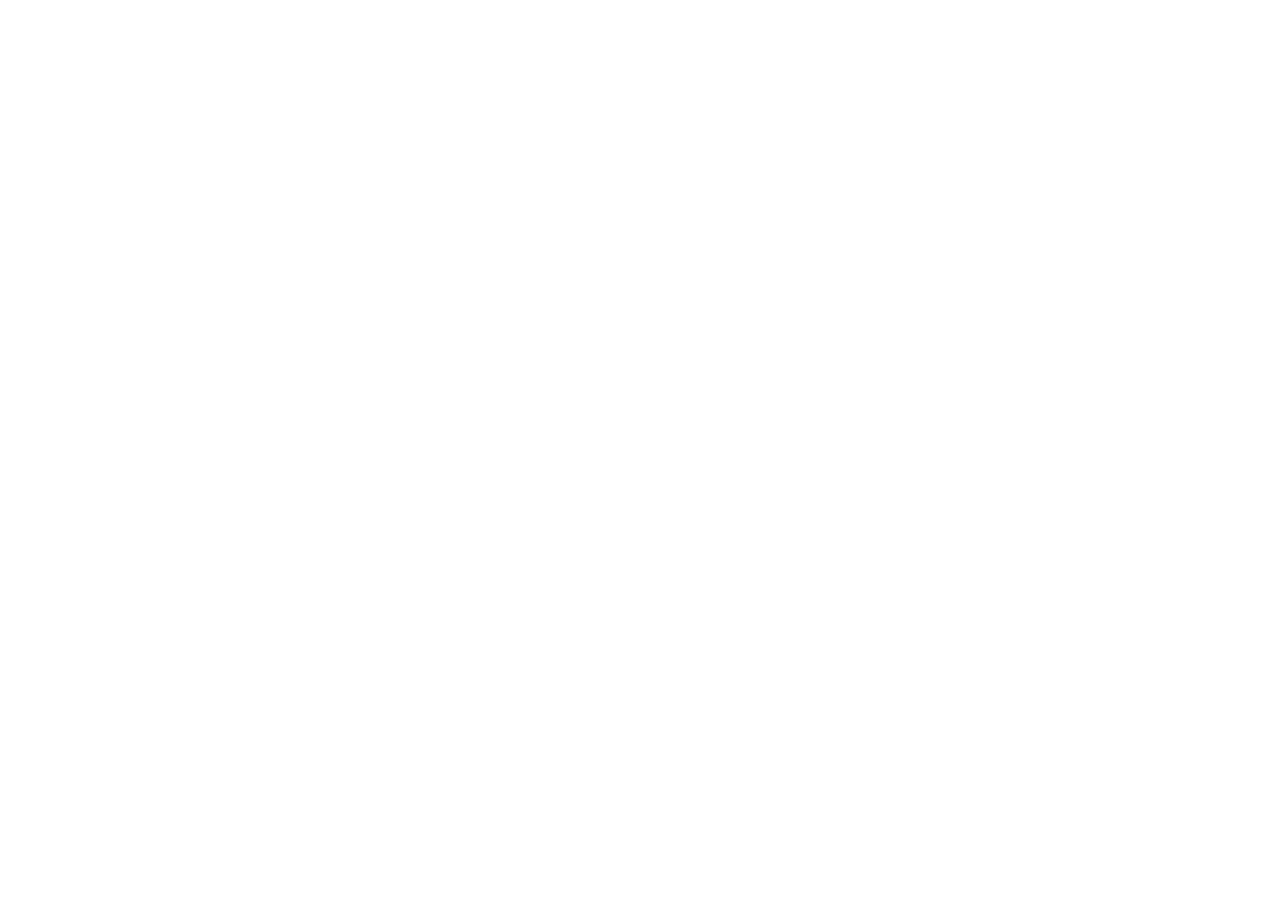
==== index.html @ 0737e5d2 "init project" ====
<!DOCTYPE html>
<html lang="en">
<head>
    <meta charset="UTF-8">
    <meta http-equiv="X-UA-Compatible" content="IE=edge">
    <meta name="viewport" content="width=device-width, initial-scale=1.0">
    <title>Document</title>
</head>
<body>
    
</body>
</html>
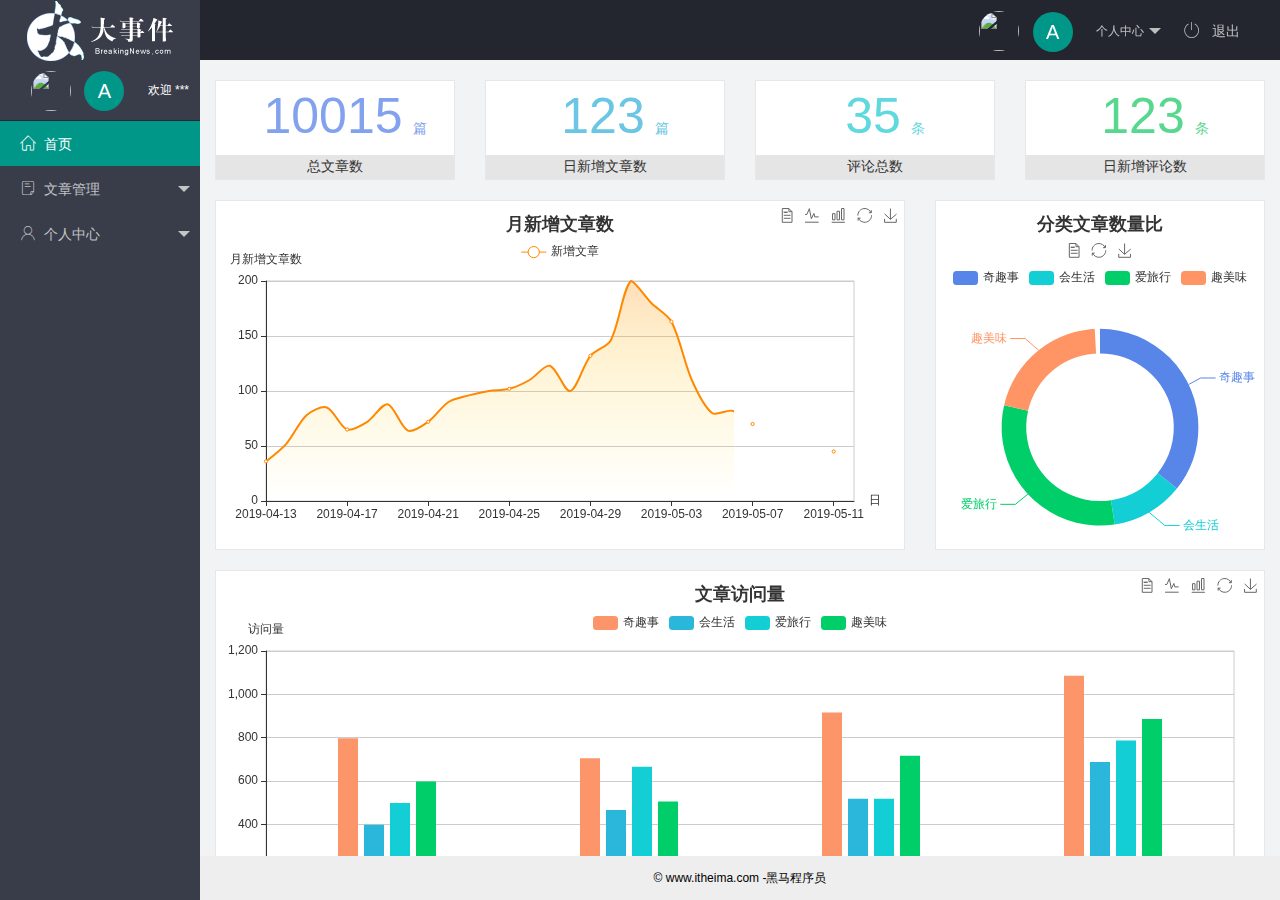
==== commit 29e2220f: "完成了主页功能的开发" ====
--- a/index.html
+++ b/index.html
@@ -1,12 +1,111 @@
 <!DOCTYPE html>
 <html lang="en">
+
 <head>
     <meta charset="UTF-8">
     <meta http-equiv="X-UA-Compatible" content="IE=edge">
     <meta name="viewport" content="width=device-width, initial-scale=1.0">
-    <title>Document</title>
+    <title>大事件首页</title>
+    <link rel="stylesheet" href="./assets/lib/layui/css/layui.css">
+    <link rel="stylesheet" href="./assets/fonts/iconfont.css">
+    <link rel="stylesheet" href="./assets/css/index.css">
 </head>
+
 <body>
-    
+    <div class="layui-layout layui-layout-admin">
+        <div class="layui-header">
+            <div class="layui-logo layui-hide-xs layui-bg-black">
+                <img src="./assets/images/logo.png" alt="">
+            </div>
+            <!-- 头部区域（可配合layui 已有的水平导航） -->
+            <ul class="layui-nav layui-layout-right">
+                <li class="layui-nav-item layui-hide layui-show-md-inline-block">
+                    <a href="javascript:;" class="userInfo">
+                        <img src="//tva1.sinaimg.cn/crop.0.0.118.118.180/5db11ff4gw1e77d3nqrv8j203b03cweg.jpg"
+                            class="layui-nav-img">
+                        <span class="text-avatar">A</span>
+                        个人中心
+                    </a>
+                    <dl class="layui-nav-child">
+                        <dd><a href="">基本资料</a></dd>
+                        <dd><a href="">更换头像</a></dd>
+                        <dd><a href="">重置密码</a></dd>
+                    </dl>
+                </li>
+                <li class="layui-nav-item" lay-header-event="menuRight" lay-unselect>
+                    <a href="javascript:;" id="btnLogout">
+                        <span class="iconfont icon-tuichu"></span>
+                        退出
+                    </a>
+                </li>
+            </ul>
+        </div>
+
+        <div class="layui-side layui-bg-black">
+            <div class="layui-side-scroll">
+                <!-- 头像区域 -->
+                <div class="userInfo">
+                    <img src="//tva1.sinaimg.cn/crop.0.0.118.118.180/5db11ff4gw1e77d3nqrv8j203b03cweg.jpg"
+                        class="layui-nav-img">
+                    <span class="text-avatar">A</span>
+                    <span id="welcome">欢迎 ***</span>
+                </div>
+
+                <!-- 左侧导航区域（可配合layui已有的垂直导航） -->
+                <ul class="layui-nav layui-nav-tree" lay-filter="test" lay-shrink="all">
+                    <li class="layui-nav-item layui-this">
+                        <a href="./home/dashboard.html" target="fm"><span class="iconfont icon-home"></span>首页</a>
+                    </li>
+                    <li class="layui-nav-item">
+                        <a class="" href="javascript:;"><span class="iconfont icon-16"></span>文章管理</a>
+                        <dl class="layui-nav-child">
+                            <dd>
+                                <a href="javascript:;"><i class="layui-icon layui-icon-template"></i>文章类别</a>
+                            </dd>
+                            <dd>
+                                <a href="javascript:;"><i class="layui-icon layui-icon-file"></i>文章列表</a>
+                            </dd>
+                            <dd>
+                                <a href="javascript:;"><i class="layui-icon layui-icon-release"></i>发表文章</a>
+                            </dd>
+                        </dl>
+                    </li>
+                    <li class="layui-nav-item">
+                        <a href="javascript:;"><span class="iconfont icon-user"></span>个人中心</a>
+                        <dl class="layui-nav-child">
+                            <dd>
+                                <a href="javascript:;"><i class="layui-icon layui-icon-console"></i>基本资料</a>
+                            </dd>
+                            <dd>
+                                <a href="javascript:;"><i class="layui-icon layui-icon-flag"></i>更换头像</a>
+                            </dd>
+                            <dd>
+                                <a href="javascript:;"><i class="layui-icon layui-icon-survey"></i>重置密码</a>
+                            </dd>
+                        </dl>
+                    </li>
+
+                </ul>
+            </div>
+        </div>
+
+        <div class="layui-body">
+            <!-- 内容主体区域 -->
+            <iframe src="./home/dashboard.html" name="fm" frameborder="0"></iframe>
+        </div>
+
+        <div class="layui-footer">
+            <!-- 底部固定区域 -->
+            © www.itheima.com -黑马程序员
+        </div>
+    </div>
+
+    <!-- 导入 layui 的 JS 文件 -->
+    <script src="./assets/lib/layui/layui.all.js"></script>
+    <!-- 导入 jQuery -->
+    <script src="./assets/lib/jquery.js"></script>
+    <script src="./assets/js/baseAPI.js"></script>
+    <script src="./assets/js/index.js"></script>
 </body>
+
 </html>--- a/assets/lib/layui/css/layui.css
+++ b/assets/lib/layui/css/layui.css
@@ -0,0 +1,2 @@
+/** layui-v2.5.5 MIT License By https://www.layui.com */
+ .layui-inline,img{display:inline-block;vertical-align:middle}h1,h2,h3,h4,h5,h6{font-weight:400}.layui-edge,.layui-header,.layui-inline,.layui-main{position:relative}.layui-body,.layui-edge,.layui-elip{overflow:hidden}.layui-btn,.layui-edge,.layui-inline,img{vertical-align:middle}.layui-btn,.layui-disabled,.layui-icon,.layui-unselect{-moz-user-select:none;-webkit-user-select:none;-ms-user-select:none}.layui-elip,.layui-form-checkbox span,.layui-form-pane .layui-form-label{text-overflow:ellipsis;white-space:nowrap}.layui-breadcrumb,.layui-tree-btnGroup{visibility:hidden}blockquote,body,button,dd,div,dl,dt,form,h1,h2,h3,h4,h5,h6,input,li,ol,p,pre,td,textarea,th,ul{margin:0;padding:0;-webkit-tap-highlight-color:rgba(0,0,0,0)}a:active,a:hover{outline:0}img{border:none}li{list-style:none}table{border-collapse:collapse;border-spacing:0}h4,h5,h6{font-size:100%}button,input,optgroup,option,select,textarea{font-family:inherit;font-size:inherit;font-style:inherit;font-weight:inherit;outline:0}pre{white-space:pre-wrap;white-space:-moz-pre-wrap;white-space:-pre-wrap;white-space:-o-pre-wrap;word-wrap:break-word}body{line-height:24px;font:14px Helvetica Neue,Helvetica,PingFang SC,Tahoma,Arial,sans-serif}hr{height:1px;margin:10px 0;border:0;clear:both}a{color:#333;text-decoration:none}a:hover{color:#777}a cite{font-style:normal;*cursor:pointer}.layui-border-box,.layui-border-box *{box-sizing:border-box}.layui-box,.layui-box *{box-sizing:content-box}.layui-clear{clear:both;*zoom:1}.layui-clear:after{content:'\20';clear:both;*zoom:1;display:block;height:0}.layui-inline{*display:inline;*zoom:1}.layui-edge{display:inline-block;width:0;height:0;border-width:6px;border-style:dashed;border-color:transparent}.layui-edge-top{top:-4px;border-bottom-color:#999;border-bottom-style:solid}.layui-edge-right{border-left-color:#999;border-left-style:solid}.layui-edge-bottom{top:2px;border-top-color:#999;border-top-style:solid}.layui-edge-left{border-right-color:#999;border-right-style:solid}.layui-disabled,.layui-disabled:hover{color:#d2d2d2!important;cursor:not-allowed!important}.layui-circle{border-radius:100%}.layui-show{display:block!important}.layui-hide{display:none!important}@font-face{font-family:layui-icon;src:url(../font/iconfont.eot?v=250);src:url(../font/iconfont.eot?v=250#iefix) format('embedded-opentype'),url(../font/iconfont.woff2?v=250) format('woff2'),url(../font/iconfont.woff?v=250) format('woff'),url(../font/iconfont.ttf?v=250) format('truetype'),url(../font/iconfont.svg?v=250#layui-icon) format('svg')}.layui-icon{font-family:layui-icon!important;font-size:16px;font-style:normal;-webkit-font-smoothing:antialiased;-moz-osx-font-smoothing:grayscale}.layui-icon-reply-fill:before{content:"\e611"}.layui-icon-set-fill:before{content:"\e614"}.layui-icon-menu-fill:before{content:"\e60f"}.layui-icon-search:before{content:"\e615"}.layui-icon-share:before{content:"\e641"}.layui-icon-set-sm:before{content:"\e620"}.layui-icon-engine:before{content:"\e628"}.layui-icon-close:before{content:"\1006"}.layui-icon-close-fill:before{content:"\1007"}.layui-icon-chart-screen:before{content:"\e629"}.layui-icon-star:before{content:"\e600"}.layui-icon-circle-dot:before{content:"\e617"}.layui-icon-chat:before{content:"\e606"}.layui-icon-release:before{content:"\e609"}.layui-icon-list:before{content:"\e60a"}.layui-icon-chart:before{content:"\e62c"}.layui-icon-ok-circle:before{content:"\1005"}.layui-icon-layim-theme:before{content:"\e61b"}.layui-icon-table:before{content:"\e62d"}.layui-icon-right:before{content:"\e602"}.layui-icon-left:before{content:"\e603"}.layui-icon-cart-simple:before{content:"\e698"}.layui-icon-face-cry:before{content:"\e69c"}.layui-icon-face-smile:before{content:"\e6af"}.layui-icon-survey:before{content:"\e6b2"}.layui-icon-tree:before{content:"\e62e"}.layui-icon-upload-circle:before{content:"\e62f"}.layui-icon-add-circle:before{content:"\e61f"}.layui-icon-download-circle:before{content:"\e601"}.layui-icon-templeate-1:before{content:"\e630"}.layui-icon-util:before{content:"\e631"}.layui-icon-face-surprised:before{content:"\e664"}.layui-icon-edit:before{content:"\e642"}.layui-icon-speaker:before{content:"\e645"}.layui-icon-down:before{content:"\e61a"}.layui-icon-file:before{content:"\e621"}.layui-icon-layouts:before{content:"\e632"}.layui-icon-rate-half:before{content:"\e6c9"}.layui-icon-add-circle-fine:before{content:"\e608"}.layui-icon-prev-circle:before{content:"\e633"}.layui-icon-read:before{content:"\e705"}.layui-icon-404:before{content:"\e61c"}.layui-icon-carousel:before{content:"\e634"}.layui-icon-help:before{content:"\e607"}.layui-icon-code-circle:before{content:"\e635"}.layui-icon-water:before{content:"\e636"}.layui-icon-username:before{content:"\e66f"}.layui-icon-find-fill:before{content:"\e670"}.layui-icon-about:before{content:"\e60b"}.layui-icon-location:before{content:"\e715"}.layui-icon-up:before{content:"\e619"}.layui-icon-pause:before{content:"\e651"}.layui-icon-date:before{content:"\e637"}.layui-icon-layim-uploadfile:before{content:"\e61d"}.layui-icon-delete:before{content:"\e640"}.layui-icon-play:before{content:"\e652"}.layui-icon-top:before{content:"\e604"}.layui-icon-friends:before{content:"\e612"}.layui-icon-refresh-3:before{content:"\e9aa"}.layui-icon-ok:before{content:"\e605"}.layui-icon-layer:before{content:"\e638"}.layui-icon-face-smile-fine:before{content:"\e60c"}.layui-icon-dollar:before{content:"\e659"}.layui-icon-group:before{content:"\e613"}.layui-icon-layim-download:before{content:"\e61e"}.layui-icon-picture-fine:before{content:"\e60d"}.layui-icon-link:before{content:"\e64c"}.layui-icon-diamond:before{content:"\e735"}.layui-icon-log:before{content:"\e60e"}.layui-icon-rate-solid:before{content:"\e67a"}.layui-icon-fonts-del:before{content:"\e64f"}.layui-icon-unlink:before{content:"\e64d"}.layui-icon-fonts-clear:before{content:"\e639"}.layui-icon-triangle-r:before{content:"\e623"}.layui-icon-circle:before{content:"\e63f"}.layui-icon-radio:before{content:"\e643"}.layui-icon-align-center:before{content:"\e647"}.layui-icon-align-right:before{content:"\e648"}.layui-icon-align-left:before{content:"\e649"}.layui-icon-loading-1:before{content:"\e63e"}.layui-icon-return:before{content:"\e65c"}.layui-icon-fonts-strong:before{content:"\e62b"}.layui-icon-upload:before{content:"\e67c"}.layui-icon-dialogue:before{content:"\e63a"}.layui-icon-video:before{content:"\e6ed"}.layui-icon-headset:before{content:"\e6fc"}.layui-icon-cellphone-fine:before{content:"\e63b"}.layui-icon-add-1:before{content:"\e654"}.layui-icon-face-smile-b:before{content:"\e650"}.layui-icon-fonts-html:before{content:"\e64b"}.layui-icon-form:before{content:"\e63c"}.layui-icon-cart:before{content:"\e657"}.layui-icon-camera-fill:before{content:"\e65d"}.layui-icon-tabs:before{content:"\e62a"}.layui-icon-fonts-code:before{content:"\e64e"}.layui-icon-fire:before{content:"\e756"}.layui-icon-set:before{content:"\e716"}.layui-icon-fonts-u:before{content:"\e646"}.layui-icon-triangle-d:before{content:"\e625"}.layui-icon-tips:before{content:"\e702"}.layui-icon-picture:before{content:"\e64a"}.layui-icon-more-vertical:before{content:"\e671"}.layui-icon-flag:before{content:"\e66c"}.layui-icon-loading:before{content:"\e63d"}.layui-icon-fonts-i:before{content:"\e644"}.layui-icon-refresh-1:before{content:"\e666"}.layui-icon-rmb:before{content:"\e65e"}.layui-icon-home:before{content:"\e68e"}.layui-icon-user:before{content:"\e770"}.layui-icon-notice:before{content:"\e667"}.layui-icon-login-weibo:before{content:"\e675"}.layui-icon-voice:before{content:"\e688"}.layui-icon-upload-drag:before{content:"\e681"}.layui-icon-login-qq:before{content:"\e676"}.layui-icon-snowflake:before{content:"\e6b1"}.layui-icon-file-b:before{content:"\e655"}.layui-icon-template:before{content:"\e663"}.layui-icon-auz:before{content:"\e672"}.layui-icon-console:before{content:"\e665"}.layui-icon-app:before{content:"\e653"}.layui-icon-prev:before{content:"\e65a"}.layui-icon-website:before{content:"\e7ae"}.layui-icon-next:before{content:"\e65b"}.layui-icon-component:before{content:"\e857"}.layui-icon-more:before{content:"\e65f"}.layui-icon-login-wechat:before{content:"\e677"}.layui-icon-shrink-right:before{content:"\e668"}.layui-icon-spread-left:before{content:"\e66b"}.layui-icon-camera:before{content:"\e660"}.layui-icon-note:before{content:"\e66e"}.layui-icon-refresh:before{content:"\e669"}.layui-icon-female:before{content:"\e661"}.layui-icon-male:before{content:"\e662"}.layui-icon-password:before{content:"\e673"}.layui-icon-senior:before{content:"\e674"}.layui-icon-theme:before{content:"\e66a"}.layui-icon-tread:before{content:"\e6c5"}.layui-icon-praise:before{content:"\e6c6"}.layui-icon-star-fill:before{content:"\e658"}.layui-icon-rate:before{content:"\e67b"}.layui-icon-template-1:before{content:"\e656"}.layui-icon-vercode:before{content:"\e679"}.layui-icon-cellphone:before{content:"\e678"}.layui-icon-screen-full:before{content:"\e622"}.layui-icon-screen-restore:before{content:"\e758"}.layui-icon-cols:before{content:"\e610"}.layui-icon-export:before{content:"\e67d"}.layui-icon-print:before{content:"\e66d"}.layui-icon-slider:before{content:"\e714"}.layui-icon-addition:before{content:"\e624"}.layui-icon-subtraction:before{content:"\e67e"}.layui-icon-service:before{content:"\e626"}.layui-icon-transfer:before{content:"\e691"}.layui-main{width:1140px;margin:0 auto}.layui-header{z-index:1000;height:60px}.layui-header a:hover{transition:all .5s;-webkit-transition:all .5s}.layui-side{position:fixed;left:0;top:0;bottom:0;z-index:999;width:200px;overflow-x:hidden}.layui-side-scroll{position:relative;width:220px;height:100%;overflow-x:hidden}.layui-body{position:absolute;left:200px;right:0;top:0;bottom:0;z-index:998;width:auto;overflow-y:auto;box-sizing:border-box}.layui-layout-body{overflow:hidden}.layui-layout-admin .layui-header{background-color:#23262E}.layui-layout-admin .layui-side{top:60px;width:200px;overflow-x:hidden}.layui-layout-admin .layui-body{position:fixed;top:60px;bottom:44px}.layui-layout-admin .layui-main{width:auto;margin:0 15px}.layui-layout-admin .layui-footer{position:fixed;left:200px;right:0;bottom:0;height:44px;line-height:44px;padding:0 15px;background-color:#eee}.layui-layout-admin .layui-logo{position:absolute;left:0;top:0;width:200px;height:100%;line-height:60px;text-align:center;color:#009688;font-size:16px}.layui-layout-admin .layui-header .layui-nav{background:0 0}.layui-layout-left{position:absolute!important;left:200px;top:0}.layui-layout-right{position:absolute!important;right:0;top:0}.layui-container{position:relative;margin:0 auto;padding:0 15px;box-sizing:border-box}.layui-fluid{position:relative;margin:0 auto;padding:0 15px}.layui-row:after,.layui-row:before{content:'';display:block;clear:both}.layui-col-lg1,.layui-col-lg10,.layui-col-lg11,.layui-col-lg12,.layui-col-lg2,.layui-col-lg3,.layui-col-lg4,.layui-col-lg5,.layui-col-lg6,.layui-col-lg7,.layui-col-lg8,.layui-col-lg9,.layui-col-md1,.layui-col-md10,.layui-col-md11,.layui-col-md12,.layui-col-md2,.layui-col-md3,.layui-col-md4,.layui-col-md5,.layui-col-md6,.layui-col-md7,.layui-col-md8,.layui-col-md9,.layui-col-sm1,.layui-col-sm10,.layui-col-sm11,.layui-col-sm12,.layui-col-sm2,.layui-col-sm3,.layui-col-sm4,.layui-col-sm5,.layui-col-sm6,.layui-col-sm7,.layui-col-sm8,.layui-col-sm9,.layui-col-xs1,.layui-col-xs10,.layui-col-xs11,.layui-col-xs12,.layui-col-xs2,.layui-col-xs3,.layui-col-xs4,.layui-col-xs5,.layui-col-xs6,.layui-col-xs7,.layui-col-xs8,.layui-col-xs9{position:relative;display:block;box-sizing:border-box}.layui-col-xs1,.layui-col-xs10,.layui-col-xs11,.layui-col-xs12,.layui-col-xs2,.layui-col-xs3,.layui-col-xs4,.layui-col-xs5,.layui-col-xs6,.layui-col-xs7,.layui-col-xs8,.layui-col-xs9{float:left}.layui-col-xs1{width:8.33333333%}.layui-col-xs2{width:16.66666667%}.layui-col-xs3{width:25%}.layui-col-xs4{width:33.33333333%}.layui-col-xs5{width:41.66666667%}.layui-col-xs6{width:50%}.layui-col-xs7{width:58.33333333%}.layui-col-xs8{width:66.66666667%}.layui-col-xs9{width:75%}.layui-col-xs10{width:83.33333333%}.layui-col-xs11{width:91.66666667%}.layui-col-xs12{width:100%}.layui-col-xs-offset1{margin-left:8.33333333%}.layui-col-xs-offset2{margin-left:16.66666667%}.layui-col-xs-offset3{margin-left:25%}.layui-col-xs-offset4{margin-left:33.33333333%}.layui-col-xs-offset5{margin-left:41.66666667%}.layui-col-xs-offset6{margin-left:50%}.layui-col-xs-offset7{margin-left:58.33333333%}.layui-col-xs-offset8{margin-left:66.66666667%}.layui-col-xs-offset9{margin-left:75%}.layui-col-xs-offset10{margin-left:83.33333333%}.layui-col-xs-offset11{margin-left:91.66666667%}.layui-col-xs-offset12{margin-left:100%}@media screen and (max-width:768px){.layui-hide-xs{display:none!important}.layui-show-xs-block{display:block!important}.layui-show-xs-inline{display:inline!important}.layui-show-xs-inline-block{display:inline-block!important}}@media screen and (min-width:768px){.layui-container{width:750px}.layui-hide-sm{display:none!important}.layui-show-sm-block{display:block!important}.layui-show-sm-inline{display:inline!important}.layui-show-sm-inline-block{display:inline-block!important}.layui-col-sm1,.layui-col-sm10,.layui-col-sm11,.layui-col-sm12,.layui-col-sm2,.layui-col-sm3,.layui-col-sm4,.layui-col-sm5,.layui-col-sm6,.layui-col-sm7,.layui-col-sm8,.layui-col-sm9{float:left}.layui-col-sm1{width:8.33333333%}.layui-col-sm2{width:16.66666667%}.layui-col-sm3{width:25%}.layui-col-sm4{width:33.33333333%}.layui-col-sm5{width:41.66666667%}.layui-col-sm6{width:50%}.layui-col-sm7{width:58.33333333%}.layui-col-sm8{width:66.66666667%}.layui-col-sm9{width:75%}.layui-col-sm10{width:83.33333333%}.layui-col-sm11{width:91.66666667%}.layui-col-sm12{width:100%}.layui-col-sm-offset1{margin-left:8.33333333%}.layui-col-sm-offset2{margin-left:16.66666667%}.layui-col-sm-offset3{margin-left:25%}.layui-col-sm-offset4{margin-left:33.33333333%}.layui-col-sm-offset5{margin-left:41.66666667%}.layui-col-sm-offset6{margin-left:50%}.layui-col-sm-offset7{margin-left:58.33333333%}.layui-col-sm-offset8{margin-left:66.66666667%}.layui-col-sm-offset9{margin-left:75%}.layui-col-sm-offset10{margin-left:83.33333333%}.layui-col-sm-offset11{margin-left:91.66666667%}.layui-col-sm-offset12{margin-left:100%}}@media screen and (min-width:992px){.layui-container{width:970px}.layui-hide-md{display:none!important}.layui-show-md-block{display:block!important}.layui-show-md-inline{display:inline!important}.layui-show-md-inline-block{display:inline-block!important}.layui-col-md1,.layui-col-md10,.layui-col-md11,.layui-col-md12,.layui-col-md2,.layui-col-md3,.layui-col-md4,.layui-col-md5,.layui-col-md6,.layui-col-md7,.layui-col-md8,.layui-col-md9{float:left}.layui-col-md1{width:8.33333333%}.layui-col-md2{width:16.66666667%}.layui-col-md3{width:25%}.layui-col-md4{width:33.33333333%}.layui-col-md5{width:41.66666667%}.layui-col-md6{width:50%}.layui-col-md7{width:58.33333333%}.layui-col-md8{width:66.66666667%}.layui-col-md9{width:75%}.layui-col-md10{width:83.33333333%}.layui-col-md11{width:91.66666667%}.layui-col-md12{width:100%}.layui-col-md-offset1{margin-left:8.33333333%}.layui-col-md-offset2{margin-left:16.66666667%}.layui-col-md-offset3{margin-left:25%}.layui-col-md-offset4{margin-left:33.33333333%}.layui-col-md-offset5{margin-left:41.66666667%}.layui-col-md-offset6{margin-left:50%}.layui-col-md-offset7{margin-left:58.33333333%}.layui-col-md-offset8{margin-left:66.66666667%}.layui-col-md-offset9{margin-left:75%}.layui-col-md-offset10{margin-left:83.33333333%}.layui-col-md-offset11{margin-left:91.66666667%}.layui-col-md-offset12{margin-left:100%}}@media screen and (min-width:1200px){.layui-container{width:1170px}.layui-hide-lg{display:none!important}.layui-show-lg-block{display:block!important}.layui-show-lg-inline{display:inline!important}.layui-show-lg-inline-block{display:inline-block!important}.layui-col-lg1,.layui-col-lg10,.layui-col-lg11,.layui-col-lg12,.layui-col-lg2,.layui-col-lg3,.layui-col-lg4,.layui-col-lg5,.layui-col-lg6,.layui-col-lg7,.layui-col-lg8,.layui-col-lg9{float:left}.layui-col-lg1{width:8.33333333%}.layui-col-lg2{width:16.66666667%}.layui-col-lg3{width:25%}.layui-col-lg4{width:33.33333333%}.layui-col-lg5{width:41.66666667%}.layui-col-lg6{width:50%}.layui-col-lg7{width:58.33333333%}.layui-col-lg8{width:66.66666667%}.layui-col-lg9{width:75%}.layui-col-lg10{width:83.33333333%}.layui-col-lg11{width:91.66666667%}.layui-col-lg12{width:100%}.layui-col-lg-offset1{margin-left:8.33333333%}.layui-col-lg-offset2{margin-left:16.66666667%}.layui-col-lg-offset3{margin-left:25%}.layui-col-lg-offset4{margin-left:33.33333333%}.layui-col-lg-offset5{margin-left:41.66666667%}.layui-col-lg-offset6{margin-left:50%}.layui-col-lg-offset7{margin-left:58.33333333%}.layui-col-lg-offset8{margin-left:66.66666667%}.layui-col-lg-offset9{margin-left:75%}.layui-col-lg-offset10{margin-left:83.33333333%}.layui-col-lg-offset11{margin-left:91.66666667%}.layui-col-lg-offset12{margin-left:100%}}.layui-col-space1{margin:-.5px}.layui-col-space1>*{padding:.5px}.layui-col-space3{margin:-1.5px}.layui-col-space3>*{padding:1.5px}.layui-col-space5{margin:-2.5px}.layui-col-space5>*{padding:2.5px}.layui-col-space8{margin:-3.5px}.layui-col-space8>*{padding:3.5px}.layui-col-space10{margin:-5px}.layui-col-space10>*{padding:5px}.layui-col-space12{margin:-6px}.layui-col-space12>*{padding:6px}.layui-col-space15{margin:-7.5px}.layui-col-space15>*{padding:7.5px}.layui-col-space18{margin:-9px}.layui-col-space18>*{padding:9px}.layui-col-space20{margin:-10px}.layui-col-space20>*{padding:10px}.layui-col-space22{margin:-11px}.layui-col-space22>*{padding:11px}.layui-col-space25{margin:-12.5px}.layui-col-space25>*{padding:12.5px}.layui-col-space30{margin:-15px}.layui-col-space30>*{padding:15px}.layui-btn,.layui-input,.layui-select,.layui-textarea,.layui-upload-button{outline:0;-webkit-appearance:none;transition:all .3s;-webkit-transition:all .3s;box-sizing:border-box}.layui-elem-quote{margin-bottom:10px;padding:15px;line-height:22px;border-left:5px solid #009688;border-radius:0 2px 2px 0;background-color:#f2f2f2}.layui-quote-nm{border-style:solid;border-width:1px 1px 1px 5px;background:0 0}.layui-elem-field{margin-bottom:10px;padding:0;border-width:1px;border-style:solid}.layui-elem-field legend{margin-left:20px;padding:0 10px;font-size:20px;font-weight:300}.layui-field-title{margin:10px 0 20px;border-width:1px 0 0}.layui-field-box{padding:10px 15px}.layui-field-title .layui-field-box{padding:10px 0}.layui-progress{position:relative;height:6px;border-radius:20px;background-color:#e2e2e2}.layui-progress-bar{position:absolute;left:0;top:0;width:0;max-width:100%;height:6px;border-radius:20px;text-align:right;background-color:#5FB878;transition:all .3s;-webkit-transition:all .3s}.layui-progress-big,.layui-progress-big .layui-progress-bar{height:18px;line-height:18px}.layui-progress-text{position:relative;top:-20px;line-height:18px;font-size:12px;color:#666}.layui-progress-big .layui-progress-text{position:static;padding:0 10px;color:#fff}.layui-collapse{border-width:1px;border-style:solid;border-radius:2px}.layui-colla-content,.layui-colla-item{border-top-width:1px;border-top-style:solid}.layui-colla-item:first-child{border-top:none}.layui-colla-title{position:relative;height:42px;line-height:42px;padding:0 15px 0 35px;color:#333;background-color:#f2f2f2;cursor:pointer;font-size:14px;overflow:hidden}.layui-colla-content{display:none;padding:10px 15px;line-height:22px;color:#666}.layui-colla-icon{position:absolute;left:15px;top:0;font-size:14px}.layui-card{margin-bottom:15px;border-radius:2px;background-color:#fff;box-shadow:0 1px 2px 0 rgba(0,0,0,.05)}.layui-card:last-child{margin-bottom:0}.layui-card-header{position:relative;height:42px;line-height:42px;padding:0 15px;border-bottom:1px solid #f6f6f6;color:#333;border-radius:2px 2px 0 0;font-size:14px}.layui-bg-black,.layui-bg-blue,.layui-bg-cyan,.layui-bg-green,.layui-bg-orange,.layui-bg-red{color:#fff!important}.layui-card-body{position:relative;padding:10px 15px;line-height:24px}.layui-card-body[pad15]{padding:15px}.layui-card-body[pad20]{padding:20px}.layui-card-body .layui-table{margin:5px 0}.layui-card .layui-tab{margin:0}.layui-panel-window{position:relative;padding:15px;border-radius:0;border-top:5px solid #E6E6E6;background-color:#fff}.layui-auxiliar-moving{position:fixed;left:0;right:0;top:0;bottom:0;width:100%;height:100%;background:0 0;z-index:9999999999}.layui-form-label,.layui-form-mid,.layui-form-select,.layui-input-block,.layui-input-inline,.layui-textarea{position:relative}.layui-bg-red{background-color:#FF5722!important}.layui-bg-orange{background-color:#FFB800!important}.layui-bg-green{background-color:#009688!important}.layui-bg-cyan{background-color:#2F4056!important}.layui-bg-blue{background-color:#1E9FFF!important}.layui-bg-black{background-color:#393D49!important}.layui-bg-gray{background-color:#eee!important;color:#666!important}.layui-badge-rim,.layui-colla-content,.layui-colla-item,.layui-collapse,.layui-elem-field,.layui-form-pane .layui-form-item[pane],.layui-form-pane .layui-form-label,.layui-input,.layui-layedit,.layui-layedit-tool,.layui-quote-nm,.layui-select,.layui-tab-bar,.layui-tab-card,.layui-tab-title,.layui-tab-title .layui-this:after,.layui-textarea{border-color:#e6e6e6}.layui-timeline-item:before,hr{background-color:#e6e6e6}.layui-text{line-height:22px;font-size:14px;color:#666}.layui-text h1,.layui-text h2,.layui-text h3{font-weight:500;color:#333}.layui-text h1{font-size:30px}.layui-text h2{font-size:24px}.layui-text h3{font-size:18px}.layui-text a:not(.layui-btn){color:#01AAED}.layui-text a:not(.layui-btn):hover{text-decoration:underline}.layui-text ul{padding:5px 0 5px 15px}.layui-text ul li{margin-top:5px;list-style-type:disc}.layui-text em,.layui-word-aux{color:#999!important;padding:0 5px!important}.layui-btn{display:inline-block;height:38px;line-height:38px;padding:0 18px;background-color:#009688;color:#fff;white-space:nowrap;text-align:center;font-size:14px;border:none;border-radius:2px;cursor:pointer}.layui-btn:hover{opacity:.8;filter:alpha(opacity=80);color:#fff}.layui-btn:active{opacity:1;filter:alpha(opacity=100)}.layui-btn+.layui-btn{margin-left:10px}.layui-btn-container{font-size:0}.layui-btn-container .layui-btn{margin-right:10px;margin-bottom:10px}.layui-btn-container .layui-btn+.layui-btn{margin-left:0}.layui-table .layui-btn-container .layui-btn{margin-bottom:9px}.layui-btn-radius{border-radius:100px}.layui-btn .layui-icon{margin-right:3px;font-size:18px;vertical-align:bottom;vertical-align:middle\9}.layui-btn-primary{border:1px solid #C9C9C9;background-color:#fff;color:#555}.layui-btn-primary:hover{border-color:#009688;color:#333}.layui-btn-normal{background-color:#1E9FFF}.layui-btn-warm{background-color:#FFB800}.layui-btn-danger{background-color:#FF5722}.layui-btn-checked{background-color:#5FB878}.layui-btn-disabled,.layui-btn-disabled:active,.layui-btn-disabled:hover{border:1px solid #e6e6e6;background-color:#FBFBFB;color:#C9C9C9;cursor:not-allowed;opacity:1}.layui-btn-lg{height:44px;line-height:44px;padding:0 25px;font-size:16px}.layui-btn-sm{height:30px;line-height:30px;padding:0 10px;font-size:12px}.layui-btn-sm i{font-size:16px!important}.layui-btn-xs{height:22px;line-height:22px;padding:0 5px;font-size:12px}.layui-btn-xs i{font-size:14px!important}.layui-btn-group{display:inline-block;vertical-align:middle;font-size:0}.layui-btn-group .layui-btn{margin-left:0!important;margin-right:0!important;border-left:1px solid rgba(255,255,255,.5);border-radius:0}.layui-btn-group .layui-btn-primary{border-left:none}.layui-btn-group .layui-btn-primary:hover{border-color:#C9C9C9;color:#009688}.layui-btn-group .layui-btn:first-child{border-left:none;border-radius:2px 0 0 2px}.layui-btn-group .layui-btn-primary:first-child{border-left:1px solid #c9c9c9}.layui-btn-group .layui-btn:last-child{border-radius:0 2px 2px 0}.layui-btn-group .layui-btn+.layui-btn{margin-left:0}.layui-btn-group+.layui-btn-group{margin-left:10px}.layui-btn-fluid{width:100%}.layui-input,.layui-select,.layui-textarea{height:38px;line-height:1.3;line-height:38px\9;border-width:1px;border-style:solid;background-color:#fff;border-radius:2px}.layui-input::-webkit-input-placeholder,.layui-select::-webkit-input-placeholder,.layui-textarea::-webkit-input-placeholder{line-height:1.3}.layui-input,.layui-textarea{display:block;width:100%;padding-left:10px}.layui-input:hover,.layui-textarea:hover{border-color:#D2D2D2!important}.layui-input:focus,.layui-textarea:focus{border-color:#C9C9C9!important}.layui-textarea{min-height:100px;height:auto;line-height:20px;padding:6px 10px;resize:vertical}.layui-select{padding:0 10px}.layui-form input[type=checkbox],.layui-form input[type=radio],.layui-form select{display:none}.layui-form [lay-ignore]{display:initial}.layui-form-item{margin-bottom:15px;clear:both;*zoom:1}.layui-form-item:after{content:'\20';clear:both;*zoom:1;display:block;height:0}.layui-form-label{float:left;display:block;padding:9px 15px;width:80px;font-weight:400;line-height:20px;text-align:right}.layui-form-label-col{display:block;float:none;padding:9px 0;line-height:20px;text-align:left}.layui-form-item .layui-inline{margin-bottom:5px;margin-right:10px}.layui-input-block{margin-left:110px;min-height:36px}.layui-input-inline{display:inline-block;vertical-align:middle}.layui-form-item .layui-input-inline{float:left;width:190px;margin-right:10px}.layui-form-text .layui-input-inline{width:auto}.layui-form-mid{float:left;display:block;padding:9px 0!important;line-height:20px;margin-right:10px}.layui-form-danger+.layui-form-select .layui-input,.layui-form-danger:focus{border-color:#FF5722!important}.layui-form-select .layui-input{padding-right:30px;cursor:pointer}.layui-form-select .layui-edge{position:absolute;right:10px;top:50%;margin-top:-3px;cursor:pointer;border-width:6px;border-top-color:#c2c2c2;border-top-style:solid;transition:all .3s;-webkit-transition:all .3s}.layui-form-select dl{display:none;position:absolute;left:0;top:42px;padding:5px 0;z-index:899;min-width:100%;border:1px solid #d2d2d2;max-height:300px;overflow-y:auto;background-color:#fff;border-radius:2px;box-shadow:0 2px 4px rgba(0,0,0,.12);box-sizing:border-box}.layui-form-select dl dd,.layui-form-select dl dt{padding:0 10px;line-height:36px;white-space:nowrap;overflow:hidden;text-overflow:ellipsis}.layui-form-select dl dt{font-size:12px;color:#999}.layui-form-select dl dd{cursor:pointer}.layui-form-select dl dd:hover{background-color:#f2f2f2;-webkit-transition:.5s all;transition:.5s all}.layui-form-select .layui-select-group dd{padding-left:20px}.layui-form-select dl dd.layui-select-tips{padding-left:10px!important;color:#999}.layui-form-select dl dd.layui-this{background-color:#5FB878;color:#fff}.layui-form-checkbox,.layui-form-select dl dd.layui-disabled{background-color:#fff}.layui-form-selected dl{display:block}.layui-form-checkbox,.layui-form-checkbox *,.layui-form-switch{display:inline-block;vertical-align:middle}.layui-form-selected .layui-edge{margin-top:-9px;-webkit-transform:rotate(180deg);transform:rotate(180deg);margin-top:-3px\9}:root .layui-form-selected .layui-edge{margin-top:-9px\0/IE9}.layui-form-selectup dl{top:auto;bottom:42px}.layui-select-none{margin:5px 0;text-align:center;color:#999}.layui-select-disabled .layui-disabled{border-color:#eee!important}.layui-select-disabled .layui-edge{border-top-color:#d2d2d2}.layui-form-checkbox{position:relative;height:30px;line-height:30px;margin-right:10px;padding-right:30px;cursor:pointer;font-size:0;-webkit-transition:.1s linear;transition:.1s linear;box-sizing:border-box}.layui-form-checkbox span{padding:0 10px;height:100%;font-size:14px;border-radius:2px 0 0 2px;background-color:#d2d2d2;color:#fff;overflow:hidden}.layui-form-checkbox:hover span{background-color:#c2c2c2}.layui-form-checkbox i{position:absolute;right:0;top:0;width:30px;height:28px;border:1px solid #d2d2d2;border-left:none;border-radius:0 2px 2px 0;color:#fff;font-size:20px;text-align:center}.layui-form-checkbox:hover i{border-color:#c2c2c2;color:#c2c2c2}.layui-form-checked,.layui-form-checked:hover{border-color:#5FB878}.layui-form-checked span,.layui-form-checked:hover span{background-color:#5FB878}.layui-form-checked i,.layui-form-checked:hover i{color:#5FB878}.layui-form-item .layui-form-checkbox{margin-top:4px}.layui-form-checkbox[lay-skin=primary]{height:auto!important;line-height:normal!important;min-width:18px;min-height:18px;border:none!important;margin-right:0;padding-left:28px;padding-right:0;background:0 0}.layui-form-checkbox[lay-skin=primary] span{padding-left:0;padding-right:15px;line-height:18px;background:0 0;color:#666}.layui-form-checkbox[lay-skin=primary] i{right:auto;left:0;width:16px;height:16px;line-height:16px;border:1px solid #d2d2d2;font-size:12px;border-radius:2px;background-color:#fff;-webkit-transition:.1s linear;transition:.1s linear}.layui-form-checkbox[lay-skin=primary]:hover i{border-color:#5FB878;color:#fff}.layui-form-checked[lay-skin=primary] i{border-color:#5FB878!important;background-color:#5FB878;color:#fff}.layui-checkbox-disbaled[lay-skin=primary] span{background:0 0!important;color:#c2c2c2}.layui-checkbox-disbaled[lay-skin=primary]:hover i{border-color:#d2d2d2}.layui-form-item .layui-form-checkbox[lay-skin=primary]{margin-top:10px}.layui-form-switch{position:relative;height:22px;line-height:22px;min-width:35px;padding:0 5px;margin-top:8px;border:1px solid #d2d2d2;border-radius:20px;cursor:pointer;background-color:#fff;-webkit-transition:.1s linear;transition:.1s linear}.layui-form-switch i{position:absolute;left:5px;top:3px;width:16px;height:16px;border-radius:20px;background-color:#d2d2d2;-webkit-transition:.1s linear;transition:.1s linear}.layui-form-switch em{position:relative;top:0;width:25px;margin-left:21px;padding:0!important;text-align:center!important;color:#999!important;font-style:normal!important;font-size:12px}.layui-form-onswitch{border-color:#5FB878;background-color:#5FB878}.layui-checkbox-disbaled,.layui-checkbox-disbaled i{border-color:#e2e2e2!important}.layui-form-onswitch i{left:100%;margin-left:-21px;background-color:#fff}.layui-form-onswitch em{margin-left:5px;margin-right:21px;color:#fff!important}.layui-checkbox-disbaled span{background-color:#e2e2e2!important}.layui-checkbox-disbaled:hover i{color:#fff!important}[lay-radio]{display:none}.layui-form-radio,.layui-form-radio *{display:inline-block;vertical-align:middle}.layui-form-radio{line-height:28px;margin:6px 10px 0 0;padding-right:10px;cursor:pointer;font-size:0}.layui-form-radio *{font-size:14px}.layui-form-radio>i{margin-right:8px;font-size:22px;color:#c2c2c2}.layui-form-radio>i:hover,.layui-form-radioed>i{color:#5FB878}.layui-radio-disbaled>i{color:#e2e2e2!important}.layui-form-pane .layui-form-label{width:110px;padding:8px 15px;height:38px;line-height:20px;border-width:1px;border-style:solid;border-radius:2px 0 0 2px;text-align:center;background-color:#FBFBFB;overflow:hidden;box-sizing:border-box}.layui-form-pane .layui-input-inline{margin-left:-1px}.layui-form-pane .layui-input-block{margin-left:110px;left:-1px}.layui-form-pane .layui-input{border-radius:0 2px 2px 0}.layui-form-pane .layui-form-text .layui-form-label{float:none;width:100%;border-radius:2px;box-sizing:border-box;text-align:left}.layui-form-pane .layui-form-text .layui-input-inline{display:block;margin:0;top:-1px;clear:both}.layui-form-pane .layui-form-text .layui-input-block{margin:0;left:0;top:-1px}.layui-form-pane .layui-form-text .layui-textarea{min-height:100px;border-radius:0 0 2px 2px}.layui-form-pane .layui-form-checkbox{margin:4px 0 4px 10px}.layui-form-pane .layui-form-radio,.layui-form-pane .layui-form-switch{margin-top:6px;margin-left:10px}.layui-form-pane .layui-form-item[pane]{position:relative;border-width:1px;border-style:solid}.layui-form-pane .layui-form-item[pane] .layui-form-label{position:absolute;left:0;top:0;height:100%;border-width:0 1px 0 0}.layui-form-pane .layui-form-item[pane] .layui-input-inline{margin-left:110px}@media screen and (max-width:450px){.layui-form-item .layui-form-label{text-overflow:ellipsis;overflow:hidden;white-space:nowrap}.layui-form-item .layui-inline{display:block;margin-right:0;margin-bottom:20px;clear:both}.layui-form-item .layui-inline:after{content:'\20';clear:both;display:block;height:0}.layui-form-item .layui-input-inline{display:block;float:none;left:-3px;width:auto;margin:0 0 10px 112px}.layui-form-item .layui-input-inline+.layui-form-mid{margin-left:110px;top:-5px;padding:0}.layui-form-item .layui-form-checkbox{margin-right:5px;margin-bottom:5px}}.layui-layedit{border-width:1px;border-style:solid;border-radius:2px}.layui-layedit-tool{padding:3px 5px;border-bottom-width:1px;border-bottom-style:solid;font-size:0}.layedit-tool-fixed{position:fixed;top:0;border-top:1px solid #e2e2e2}.layui-layedit-tool .layedit-tool-mid,.layui-layedit-tool .layui-icon{display:inline-block;vertical-align:middle;text-align:center;font-size:14px}.layui-layedit-tool .layui-icon{position:relative;width:32px;height:30px;line-height:30px;margin:3px 5px;color:#777;cursor:pointer;border-radius:2px}.layui-layedit-tool .layui-icon:hover{color:#393D49}.layui-layedit-tool .layui-icon:active{color:#000}.layui-layedit-tool .layedit-tool-active{background-color:#e2e2e2;color:#000}.layui-layedit-tool .layui-disabled,.layui-layedit-tool .layui-disabled:hover{color:#d2d2d2;cursor:not-allowed}.layui-layedit-tool .layedit-tool-mid{width:1px;height:18px;margin:0 10px;background-color:#d2d2d2}.layedit-tool-html{width:50px!important;font-size:30px!important}.layedit-tool-b,.layedit-tool-code,.layedit-tool-help{font-size:16px!important}.layedit-tool-d,.layedit-tool-face,.layedit-tool-image,.layedit-tool-unlink{font-size:18px!important}.layedit-tool-image input{position:absolute;font-size:0;left:0;top:0;width:100%;height:100%;opacity:.01;filter:Alpha(opacity=1);cursor:pointer}.layui-layedit-iframe iframe{display:block;width:100%}#LAY_layedit_code{overflow:hidden}.layui-laypage{display:inline-block;*display:inline;*zoom:1;vertical-align:middle;margin:10px 0;font-size:0}.layui-laypage>a:first-child,.layui-laypage>a:first-child em{border-radius:2px 0 0 2px}.layui-laypage>a:last-child,.layui-laypage>a:last-child em{border-radius:0 2px 2px 0}.layui-laypage>:first-child{margin-left:0!important}.layui-laypage>:last-child{margin-right:0!important}.layui-laypage a,.layui-laypage button,.layui-laypage input,.layui-laypage select,.layui-laypage span{border:1px solid #e2e2e2}.layui-laypage a,.layui-laypage span{display:inline-block;*display:inline;*zoom:1;vertical-align:middle;padding:0 15px;height:28px;line-height:28px;margin:0 -1px 5px 0;background-color:#fff;color:#333;font-size:12px}.layui-flow-more a *,.layui-laypage input,.layui-table-view select[lay-ignore]{display:inline-block}.layui-laypage a:hover{color:#009688}.layui-laypage em{font-style:normal}.layui-laypage .layui-laypage-spr{color:#999;font-weight:700}.layui-laypage a{text-decoration:none}.layui-laypage .layui-laypage-curr{position:relative}.layui-laypage .layui-laypage-curr em{position:relative;color:#fff}.layui-laypage .layui-laypage-curr .layui-laypage-em{position:absolute;left:-1px;top:-1px;padding:1px;width:100%;height:100%;background-color:#009688}.layui-laypage-em{border-radius:2px}.layui-laypage-next em,.layui-laypage-prev em{font-family:Sim sun;font-size:16px}.layui-laypage .layui-laypage-count,.layui-laypage .layui-laypage-limits,.layui-laypage .layui-laypage-refresh,.layui-laypage .layui-laypage-skip{margin-left:10px;margin-right:10px;padding:0;border:none}.layui-laypage .layui-laypage-limits,.layui-laypage .layui-laypage-refresh{vertical-align:top}.layui-laypage .layui-laypage-refresh i{font-size:18px;cursor:pointer}.layui-laypage select{height:22px;padding:3px;border-radius:2px;cursor:pointer}.layui-laypage .layui-laypage-skip{height:30px;line-height:30px;color:#999}.layui-laypage button,.layui-laypage input{height:30px;line-height:30px;border-radius:2px;vertical-align:top;background-color:#fff;box-sizing:border-box}.layui-laypage input{width:40px;margin:0 10px;padding:0 3px;text-align:center}.layui-laypage input:focus,.layui-laypage select:focus{border-color:#009688!important}.layui-laypage button{margin-left:10px;padding:0 10px;cursor:pointer}.layui-table,.layui-table-view{margin:10px 0}.layui-flow-more{margin:10px 0;text-align:center;color:#999;font-size:14px}.layui-flow-more a{height:32px;line-height:32px}.layui-flow-more a *{vertical-align:top}.layui-flow-more a cite{padding:0 20px;border-radius:3px;background-color:#eee;color:#333;font-style:normal}.layui-flow-more a cite:hover{opacity:.8}.layui-flow-more a i{font-size:30px;color:#737383}.layui-table{width:100%;background-color:#fff;color:#666}.layui-table tr{transition:all .3s;-webkit-transition:all .3s}.layui-table th{text-align:left;font-weight:400}.layui-table tbody tr:hover,.layui-table thead tr,.layui-table-click,.layui-table-header,.layui-table-hover,.layui-table-mend,.layui-table-patch,.layui-table-tool,.layui-table-total,.layui-table-total tr,.layui-table[lay-even] tr:nth-child(even){background-color:#f2f2f2}.layui-table td,.layui-table th,.layui-table-col-set,.layui-table-fixed-r,.layui-table-grid-down,.layui-table-header,.layui-table-page,.layui-table-tips-main,.layui-table-tool,.layui-table-total,.layui-table-view,.layui-table[lay-skin=line],.layui-table[lay-skin=row]{border-width:1px;border-style:solid;border-color:#e6e6e6}.layui-table td,.layui-table th{position:relative;padding:9px 15px;min-height:20px;line-height:20px;font-size:14px}.layui-table[lay-skin=line] td,.layui-table[lay-skin=line] th{border-width:0 0 1px}.layui-table[lay-skin=row] td,.layui-table[lay-skin=row] th{border-width:0 1px 0 0}.layui-table[lay-skin=nob] td,.layui-table[lay-skin=nob] th{border:none}.layui-table img{max-width:100px}.layui-table[lay-size=lg] td,.layui-table[lay-size=lg] th{padding:15px 30px}.layui-table-view .layui-table[lay-size=lg] .layui-table-cell{height:40px;line-height:40px}.layui-table[lay-size=sm] td,.layui-table[lay-size=sm] th{font-size:12px;padding:5px 10px}.layui-table-view .layui-table[lay-size=sm] .layui-table-cell{height:20px;line-height:20px}.layui-table[lay-data]{display:none}.layui-table-box{position:relative;overflow:hidden}.layui-table-view .layui-table{position:relative;width:auto;margin:0}.layui-table-view .layui-table[lay-skin=line]{border-width:0 1px 0 0}.layui-table-view .layui-table[lay-skin=row]{border-width:0 0 1px}.layui-table-view .layui-table td,.layui-table-view .layui-table th{padding:5px 0;border-top:none;border-left:none}.layui-table-view .layui-table th.layui-unselect .layui-table-cell span{cursor:pointer}.layui-table-view .layui-table td{cursor:default}.layui-table-view .layui-table td[data-edit=text]{cursor:text}.layui-table-view .layui-form-checkbox[lay-skin=primary] i{width:18px;height:18px}.layui-table-view .layui-form-radio{line-height:0;padding:0}.layui-table-view .layui-form-radio>i{margin:0;font-size:20px}.layui-table-init{position:absolute;left:0;top:0;width:100%;height:100%;text-align:center;z-index:110}.layui-table-init .layui-icon{position:absolute;left:50%;top:50%;margin:-15px 0 0 -15px;font-size:30px;color:#c2c2c2}.layui-table-header{border-width:0 0 1px;overflow:hidden}.layui-table-header .layui-table{margin-bottom:-1px}.layui-table-tool .layui-inline[lay-event]{position:relative;width:26px;height:26px;padding:5px;line-height:16px;margin-right:10px;text-align:center;color:#333;border:1px solid #ccc;cursor:pointer;-webkit-transition:.5s all;transition:.5s all}.layui-table-tool .layui-inline[lay-event]:hover{border:1px solid #999}.layui-table-tool-temp{padding-right:120px}.layui-table-tool-self{position:absolute;right:17px;top:10px}.layui-table-tool .layui-table-tool-self .layui-inline[lay-event]{margin:0 0 0 10px}.layui-table-tool-panel{position:absolute;top:29px;left:-1px;padding:5px 0;min-width:150px;min-height:40px;border:1px solid #d2d2d2;text-align:left;overflow-y:auto;background-color:#fff;box-shadow:0 2px 4px rgba(0,0,0,.12)}.layui-table-cell,.layui-table-tool-panel li{overflow:hidden;text-overflow:ellipsis;white-space:nowrap}.layui-table-tool-panel li{padding:0 10px;line-height:30px;-webkit-transition:.5s all;transition:.5s all}.layui-table-tool-panel li .layui-form-checkbox[lay-skin=primary]{width:100%;padding-left:28px}.layui-table-tool-panel li:hover{background-color:#f2f2f2}.layui-table-tool-panel li .layui-form-checkbox[lay-skin=primary] i{position:absolute;left:0;top:0}.layui-table-tool-panel li .layui-form-checkbox[lay-skin=primary] span{padding:0}.layui-table-tool .layui-table-tool-self .layui-table-tool-panel{left:auto;right:-1px}.layui-table-col-set{position:absolute;right:0;top:0;width:20px;height:100%;border-width:0 0 0 1px;background-color:#fff}.layui-table-sort{width:10px;height:20px;margin-left:5px;cursor:pointer!important}.layui-table-sort .layui-edge{position:absolute;left:5px;border-width:5px}.layui-table-sort .layui-table-sort-asc{top:3px;border-top:none;border-bottom-style:solid;border-bottom-color:#b2b2b2}.layui-table-sort .layui-table-sort-asc:hover{border-bottom-color:#666}.layui-table-sort .layui-table-sort-desc{bottom:5px;border-bottom:none;border-top-style:solid;border-top-color:#b2b2b2}.layui-table-sort .layui-table-sort-desc:hover{border-top-color:#666}.layui-table-sort[lay-sort=asc] .layui-table-sort-asc{border-bottom-color:#000}.layui-table-sort[lay-sort=desc] .layui-table-sort-desc{border-top-color:#000}.layui-table-cell{height:28px;line-height:28px;padding:0 15px;position:relative;box-sizing:border-box}.layui-table-cell .layui-form-checkbox[lay-skin=primary]{top:-1px;padding:0}.layui-table-cell .layui-table-link{color:#01AAED}.laytable-cell-checkbox,.laytable-cell-numbers,.laytable-cell-radio,.laytable-cell-space{padding:0;text-align:center}.layui-table-body{position:relative;overflow:auto;margin-right:-1px;margin-bottom:-1px}.layui-table-body .layui-none{line-height:26px;padding:15px;text-align:center;color:#999}.layui-table-fixed{position:absolute;left:0;top:0;z-index:101}.layui-table-fixed .layui-table-body{overflow:hidden}.layui-table-fixed-l{box-shadow:0 -1px 8px rgba(0,0,0,.08)}.layui-table-fixed-r{left:auto;right:-1px;border-width:0 0 0 1px;box-shadow:-1px 0 8px rgba(0,0,0,.08)}.layui-table-fixed-r .layui-table-header{position:relative;overflow:visible}.layui-table-mend{position:absolute;right:-49px;top:0;height:100%;width:50px}.layui-table-tool{position:relative;z-index:890;width:100%;min-height:50px;line-height:30px;padding:10px 15px;border-width:0 0 1px}.layui-table-tool .layui-btn-container{margin-bottom:-10px}.layui-table-page,.layui-table-total{border-width:1px 0 0;margin-bottom:-1px;overflow:hidden}.layui-table-page{position:relative;width:100%;padding:7px 7px 0;height:41px;font-size:12px;white-space:nowrap}.layui-table-page>div{height:26px}.layui-table-page .layui-laypage{margin:0}.layui-table-page .layui-laypage a,.layui-table-page .layui-laypage span{height:26px;line-height:26px;margin-bottom:10px;border:none;background:0 0}.layui-table-page .layui-laypage a,.layui-table-page .layui-laypage span.layui-laypage-curr{padding:0 12px}.layui-table-page .layui-laypage span{margin-left:0;padding:0}.layui-table-page .layui-laypage .layui-laypage-prev{margin-left:-7px!important}.layui-table-page .layui-laypage .layui-laypage-curr .layui-laypage-em{left:0;top:0;padding:0}.layui-table-page .layui-laypage button,.layui-table-page .layui-laypage input{height:26px;line-height:26px}.layui-table-page .layui-laypage input{width:40px}.layui-table-page .layui-laypage button{padding:0 10px}.layui-table-page select{height:18px}.layui-table-patch .layui-table-cell{padding:0;width:30px}.layui-table-edit{position:absolute;left:0;top:0;width:100%;height:100%;padding:0 14px 1px;border-radius:0;box-shadow:1px 1px 20px rgba(0,0,0,.15)}.layui-table-edit:focus{border-color:#5FB878!important}select.layui-table-edit{padding:0 0 0 10px;border-color:#C9C9C9}.layui-table-view .layui-form-checkbox,.layui-table-view .layui-form-radio,.layui-table-view .layui-form-switch{top:0;margin:0;box-sizing:content-box}.layui-table-view .layui-form-checkbox{top:-1px;height:26px;line-height:26px}.layui-table-view .layui-form-checkbox i{height:26px}.layui-table-grid .layui-table-cell{overflow:visible}.layui-table-grid-down{position:absolute;top:0;right:0;width:26px;height:100%;padding:5px 0;border-width:0 0 0 1px;text-align:center;background-color:#fff;color:#999;cursor:pointer}.layui-table-grid-down .layui-icon{position:absolute;top:50%;left:50%;margin:-8px 0 0 -8px}.layui-table-grid-down:hover{background-color:#fbfbfb}body .layui-table-tips .layui-layer-content{background:0 0;padding:0;box-shadow:0 1px 6px rgba(0,0,0,.12)}.layui-table-tips-main{margin:-44px 0 0 -1px;max-height:150px;padding:8px 15px;font-size:14px;overflow-y:scroll;background-color:#fff;color:#666}.layui-table-tips-c{position:absolute;right:-3px;top:-13px;width:20px;height:20px;padding:3px;cursor:pointer;background-color:#666;border-radius:50%;color:#fff}.layui-table-tips-c:hover{background-color:#777}.layui-table-tips-c:before{position:relative;right:-2px}.layui-upload-file{display:none!important;opacity:.01;filter:Alpha(opacity=1)}.layui-upload-drag,.layui-upload-form,.layui-upload-wrap{display:inline-block}.layui-upload-list{margin:10px 0}.layui-upload-choose{padding:0 10px;color:#999}.layui-upload-drag{position:relative;padding:30px;border:1px dashed #e2e2e2;background-color:#fff;text-align:center;cursor:pointer;color:#999}.layui-upload-drag .layui-icon{font-size:50px;color:#009688}.layui-upload-drag[lay-over]{border-color:#009688}.layui-upload-iframe{position:absolute;width:0;height:0;border:0;visibility:hidden}.layui-upload-wrap{position:relative;vertical-align:middle}.layui-upload-wrap .layui-upload-file{display:block!important;position:absolute;left:0;top:0;z-index:10;font-size:100px;width:100%;height:100%;opacity:.01;filter:Alpha(opacity=1);cursor:pointer}.layui-transfer-active,.layui-transfer-box{display:inline-block;vertical-align:middle}.layui-transfer-box,.layui-transfer-header,.layui-transfer-search{border-width:0;border-style:solid;border-color:#e6e6e6}.layui-transfer-box{position:relative;border-width:1px;width:200px;height:360px;border-radius:2px;background-color:#fff}.layui-transfer-box .layui-form-checkbox{width:100%;margin:0!important}.layui-transfer-header{height:38px;line-height:38px;padding:0 10px;border-bottom-width:1px}.layui-transfer-search{position:relative;padding:10px;border-bottom-width:1px}.layui-transfer-search .layui-input{height:32px;padding-left:30px;font-size:12px}.layui-transfer-search .layui-icon-search{position:absolute;left:20px;top:50%;margin-top:-8px;color:#666}.layui-transfer-active{margin:0 15px}.layui-transfer-active .layui-btn{display:block;margin:0;padding:0 15px;background-color:#5FB878;border-color:#5FB878;color:#fff}.layui-transfer-active .layui-btn-disabled{background-color:#FBFBFB;border-color:#e6e6e6;color:#C9C9C9}.layui-transfer-active .layui-btn:first-child{margin-bottom:15px}.layui-transfer-active .layui-btn .layui-icon{margin:0;font-size:14px!important}.layui-transfer-data{padding:5px 0;overflow:auto}.layui-transfer-data li{height:32px;line-height:32px;padding:0 10px}.layui-transfer-data li:hover{background-color:#f2f2f2;transition:.5s all}.layui-transfer-data .layui-none{padding:15px 10px;text-align:center;color:#999}.layui-nav{position:relative;padding:0 20px;background-color:#393D49;color:#fff;border-radius:2px;font-size:0;box-sizing:border-box}.layui-nav *{font-size:14px}.layui-nav .layui-nav-item{position:relative;display:inline-block;*display:inline;*zoom:1;vertical-align:middle;line-height:60px}.layui-nav .layui-nav-item a{display:block;padding:0 20px;color:#fff;color:rgba(255,255,255,.7);transition:all .3s;-webkit-transition:all .3s}.layui-nav .layui-this:after,.layui-nav-bar,.layui-nav-tree .layui-nav-itemed:after{position:absolute;left:0;top:0;width:0;height:5px;background-color:#5FB878;transition:all .2s;-webkit-transition:all .2s}.layui-nav-bar{z-index:1000}.layui-nav .layui-nav-item a:hover,.layui-nav .layui-this a{color:#fff}.layui-nav .layui-this:after{content:'';top:auto;bottom:0;width:100%}.layui-nav-img{width:30px;height:30px;margin-right:10px;border-radius:50%}.layui-nav .layui-nav-more{content:'';width:0;height:0;border-style:solid dashed dashed;border-color:#fff transparent transparent;overflow:hidden;cursor:pointer;transition:all .2s;-webkit-transition:all .2s;position:absolute;top:50%;right:3px;margin-top:-3px;border-width:6px;border-top-color:rgba(255,255,255,.7)}.layui-nav .layui-nav-mored,.layui-nav-itemed>a .layui-nav-more{margin-top:-9px;border-style:dashed dashed solid;border-color:transparent transparent #fff}.layui-nav-child{display:none;position:absolute;left:0;top:65px;min-width:100%;line-height:36px;padding:5px 0;box-shadow:0 2px 4px rgba(0,0,0,.12);border:1px solid #d2d2d2;background-color:#fff;z-index:100;border-radius:2px;white-space:nowrap}.layui-nav .layui-nav-child a{color:#333}.layui-nav .layui-nav-child a:hover{background-color:#f2f2f2;color:#000}.layui-nav-child dd{position:relative}.layui-nav .layui-nav-child dd.layui-this a,.layui-nav-child dd.layui-this{background-color:#5FB878;color:#fff}.layui-nav-child dd.layui-this:after{display:none}.layui-nav-tree{width:200px;padding:0}.layui-nav-tree .layui-nav-item{display:block;width:100%;line-height:45px}.layui-nav-tree .layui-nav-item a{position:relative;height:45px;line-height:45px;text-overflow:ellipsis;overflow:hidden;white-space:nowrap}.layui-nav-tree .layui-nav-item a:hover{background-color:#4E5465}.layui-nav-tree .layui-nav-bar{width:5px;height:0;background-color:#009688}.layui-nav-tree .layui-nav-child dd.layui-this,.layui-nav-tree .layui-nav-child dd.layui-this a,.layui-nav-tree .layui-this,.layui-nav-tree .layui-this>a,.layui-nav-tree .layui-this>a:hover{background-color:#009688;color:#fff}.layui-nav-tree .layui-this:after{display:none}.layui-nav-itemed>a,.layui-nav-tree .layui-nav-title a,.layui-nav-tree .layui-nav-title a:hover{color:#fff!important}.layui-nav-tree .layui-nav-child{position:relative;z-index:0;top:0;border:none;box-shadow:none}.layui-nav-tree .layui-nav-child a{height:40px;line-height:40px;color:#fff;color:rgba(255,255,255,.7)}.layui-nav-tree .layui-nav-child,.layui-nav-tree .layui-nav-child a:hover{background:0 0;color:#fff}.layui-nav-tree .layui-nav-more{right:10px}.layui-nav-itemed>.layui-nav-child{display:block;padding:0;background-color:rgba(0,0,0,.3)!important}.layui-nav-itemed>.layui-nav-child>.layui-this>.layui-nav-child{display:block}.layui-nav-side{position:fixed;top:0;bottom:0;left:0;overflow-x:hidden;z-index:999}.layui-bg-blue .layui-nav-bar,.layui-bg-blue .layui-nav-itemed:after,.layui-bg-blue .layui-this:after{background-color:#93D1FF}.layui-bg-blue .layui-nav-child dd.layui-this{background-color:#1E9FFF}.layui-bg-blue .layui-nav-itemed>a,.layui-nav-tree.layui-bg-blue .layui-nav-title a,.layui-nav-tree.layui-bg-blue .layui-nav-title a:hover{background-color:#007DDB!important}.layui-breadcrumb{font-size:0}.layui-breadcrumb>*{font-size:14px}.layui-breadcrumb a{color:#999!important}.layui-breadcrumb a:hover{color:#5FB878!important}.layui-breadcrumb a cite{color:#666;font-style:normal}.layui-breadcrumb span[lay-separator]{margin:0 10px;color:#999}.layui-tab{margin:10px 0;text-align:left!important}.layui-tab[overflow]>.layui-tab-title{overflow:hidden}.layui-tab-title{position:relative;left:0;height:40px;white-space:nowrap;font-size:0;border-bottom-width:1px;border-bottom-style:solid;transition:all .2s;-webkit-transition:all .2s}.layui-tab-title li{display:inline-block;*display:inline;*zoom:1;vertical-align:middle;font-size:14px;transition:all .2s;-webkit-transition:all .2s;position:relative;line-height:40px;min-width:65px;padding:0 15px;text-align:center;cursor:pointer}.layui-tab-title li a{display:block}.layui-tab-title .layui-this{color:#000}.layui-tab-title .layui-this:after{position:absolute;left:0;top:0;content:'';width:100%;height:41px;border-width:1px;border-style:solid;border-bottom-color:#fff;border-radius:2px 2px 0 0;box-sizing:border-box;pointer-events:none}.layui-tab-bar{position:absolute;right:0;top:0;z-index:10;width:30px;height:39px;line-height:39px;border-width:1px;border-style:solid;border-radius:2px;text-align:center;background-color:#fff;cursor:pointer}.layui-tab-bar .layui-icon{position:relative;display:inline-block;top:3px;transition:all .3s;-webkit-transition:all .3s}.layui-tab-item{display:none}.layui-tab-more{padding-right:30px;height:auto!important;white-space:normal!important}.layui-tab-more li.layui-this:after{border-bottom-color:#e2e2e2;border-radius:2px}.layui-tab-more .layui-tab-bar .layui-icon{top:-2px;top:3px\9;-webkit-transform:rotate(180deg);transform:rotate(180deg)}:root .layui-tab-more .layui-tab-bar .layui-icon{top:-2px\0/IE9}.layui-tab-content{padding:10px}.layui-tab-title li .layui-tab-close{position:relative;display:inline-block;width:18px;height:18px;line-height:20px;margin-left:8px;top:1px;text-align:center;font-size:14px;color:#c2c2c2;transition:all .2s;-webkit-transition:all .2s}.layui-tab-title li .layui-tab-close:hover{border-radius:2px;background-color:#FF5722;color:#fff}.layui-tab-brief>.layui-tab-title .layui-this{color:#009688}.layui-tab-brief>.layui-tab-more li.layui-this:after,.layui-tab-brief>.layui-tab-title .layui-this:after{border:none;border-radius:0;border-bottom:2px solid #5FB878}.layui-tab-brief[overflow]>.layui-tab-title .layui-this:after{top:-1px}.layui-tab-card{border-width:1px;border-style:solid;border-radius:2px;box-shadow:0 2px 5px 0 rgba(0,0,0,.1)}.layui-tab-card>.layui-tab-title{background-color:#f2f2f2}.layui-tab-card>.layui-tab-title li{margin-right:-1px;margin-left:-1px}.layui-tab-card>.layui-tab-title .layui-this{background-color:#fff}.layui-tab-card>.layui-tab-title .layui-this:after{border-top:none;border-width:1px;border-bottom-color:#fff}.layui-tab-card>.layui-tab-title .layui-tab-bar{height:40px;line-height:40px;border-radius:0;border-top:none;border-right:none}.layui-tab-card>.layui-tab-more .layui-this{background:0 0;color:#5FB878}.layui-tab-card>.layui-tab-more .layui-this:after{border:none}.layui-timeline{padding-left:5px}.layui-timeline-item{position:relative;padding-bottom:20px}.layui-timeline-axis{position:absolute;left:-5px;top:0;z-index:10;width:20px;height:20px;line-height:20px;background-color:#fff;color:#5FB878;border-radius:50%;text-align:center;cursor:pointer}.layui-timeline-axis:hover{color:#FF5722}.layui-timeline-item:before{content:'';position:absolute;left:5px;top:0;z-index:0;width:1px;height:100%}.layui-timeline-item:last-child:before{display:none}.layui-timeline-item:first-child:before{display:block}.layui-timeline-content{padding-left:25px}.layui-timeline-title{position:relative;margin-bottom:10px}.layui-badge,.layui-badge-dot,.layui-badge-rim{position:relative;display:inline-block;padding:0 6px;font-size:12px;text-align:center;background-color:#FF5722;color:#fff;border-radius:2px}.layui-badge{height:18px;line-height:18px}.layui-badge-dot{width:8px;height:8px;padding:0;border-radius:50%}.layui-badge-rim{height:18px;line-height:18px;border-width:1px;border-style:solid;background-color:#fff;color:#666}.layui-btn .layui-badge,.layui-btn .layui-badge-dot{margin-left:5px}.layui-nav .layui-badge,.layui-nav .layui-badge-dot{position:absolute;top:50%;margin:-8px 6px 0}.layui-tab-title .layui-badge,.layui-tab-title .layui-badge-dot{left:5px;top:-2px}.layui-carousel{position:relative;left:0;top:0;background-color:#f8f8f8}.layui-carousel>[carousel-item]{position:relative;width:100%;height:100%;overflow:hidden}.layui-carousel>[carousel-item]:before{position:absolute;content:'\e63d';left:50%;top:50%;width:100px;line-height:20px;margin:-10px 0 0 -50px;text-align:center;color:#c2c2c2;font-family:layui-icon!important;font-size:30px;font-style:normal;-webkit-font-smoothing:antialiased;-moz-osx-font-smoothing:grayscale}.layui-carousel>[carousel-item]>*{display:none;position:absolute;left:0;top:0;width:100%;height:100%;background-color:#f8f8f8;transition-duration:.3s;-webkit-transition-duration:.3s}.layui-carousel-updown>*{-webkit-transition:.3s ease-in-out up;transition:.3s ease-in-out up}.layui-carousel-arrow{display:none\9;opacity:0;position:absolute;left:10px;top:50%;margin-top:-18px;width:36px;height:36px;line-height:36px;text-align:center;font-size:20px;border:0;border-radius:50%;background-color:rgba(0,0,0,.2);color:#fff;-webkit-transition-duration:.3s;transition-duration:.3s;cursor:pointer}.layui-carousel-arrow[lay-type=add]{left:auto!important;right:10px}.layui-carousel:hover .layui-carousel-arrow[lay-type=add],.layui-carousel[lay-arrow=always] .layui-carousel-arrow[lay-type=add]{right:20px}.layui-carousel[lay-arrow=always] .layui-carousel-arrow{opacity:1;left:20px}.layui-carousel[lay-arrow=none] .layui-carousel-arrow{display:none}.layui-carousel-arrow:hover,.layui-carousel-ind ul:hover{background-color:rgba(0,0,0,.35)}.layui-carousel:hover .layui-carousel-arrow{display:block\9;opacity:1;left:20px}.layui-carousel-ind{position:relative;top:-35px;width:100%;line-height:0!important;text-align:center;font-size:0}.layui-carousel[lay-indicator=outside]{margin-bottom:30px}.layui-carousel[lay-indicator=outside] .layui-carousel-ind{top:10px}.layui-carousel[lay-indicator=outside] .layui-carousel-ind ul{background-color:rgba(0,0,0,.5)}.layui-carousel[lay-indicator=none] .layui-carousel-ind{display:none}.layui-carousel-ind ul{display:inline-block;padding:5px;background-color:rgba(0,0,0,.2);border-radius:10px;-webkit-transition-duration:.3s;transition-duration:.3s}.layui-carousel-ind li{display:inline-block;width:10px;height:10px;margin:0 3px;font-size:14px;background-color:#e2e2e2;background-color:rgba(255,255,255,.5);border-radius:50%;cursor:pointer;-webkit-transition-duration:.3s;transition-duration:.3s}.layui-carousel-ind li:hover{background-color:rgba(255,255,255,.7)}.layui-carousel-ind li.layui-this{background-color:#fff}.layui-carousel>[carousel-item]>.layui-carousel-next,.layui-carousel>[carousel-item]>.layui-carousel-prev,.layui-carousel>[carousel-item]>.layui-this{display:block}.layui-carousel>[carousel-item]>.layui-this{left:0}.layui-carousel>[carousel-item]>.layui-carousel-prev{left:-100%}.layui-carousel>[carousel-item]>.layui-carousel-next{left:100%}.layui-carousel>[carousel-item]>.layui-carousel-next.layui-carousel-left,.layui-carousel>[carousel-item]>.layui-carousel-prev.layui-carousel-right{left:0}.layui-carousel>[carousel-item]>.layui-this.layui-carousel-left{left:-100%}.layui-carousel>[carousel-item]>.layui-this.layui-carousel-right{left:100%}.layui-carousel[lay-anim=updown] .layui-carousel-arrow{left:50%!important;top:20px;margin:0 0 0 -18px}.layui-carousel[lay-anim=updown]>[carousel-item]>*,.layui-carousel[lay-anim=fade]>[carousel-item]>*{left:0!important}.layui-carousel[lay-anim=updown] .layui-carousel-arrow[lay-type=add]{top:auto!important;bottom:20px}.layui-carousel[lay-anim=updown] .layui-carousel-ind{position:absolute;top:50%;right:20px;width:auto;height:auto}.layui-carousel[lay-anim=updown] .layui-carousel-ind ul{padding:3px 5px}.layui-carousel[lay-anim=updown] .layui-carousel-ind li{display:block;margin:6px 0}.layui-carousel[lay-anim=updown]>[carousel-item]>.layui-this{top:0}.layui-carousel[lay-anim=updown]>[carousel-item]>.layui-carousel-prev{top:-100%}.layui-carousel[lay-anim=updown]>[carousel-item]>.layui-carousel-next{top:100%}.layui-carousel[lay-anim=updown]>[carousel-item]>.layui-carousel-next.layui-carousel-left,.layui-carousel[lay-anim=updown]>[carousel-item]>.layui-carousel-prev.layui-carousel-right{top:0}.layui-carousel[lay-anim=updown]>[carousel-item]>.layui-this.layui-carousel-left{top:-100%}.layui-carousel[lay-anim=updown]>[carousel-item]>.layui-this.layui-carousel-right{top:100%}.layui-carousel[lay-anim=fade]>[carousel-item]>.layui-carousel-next,.layui-carousel[lay-anim=fade]>[carousel-item]>.layui-carousel-prev{opacity:0}.layui-carousel[lay-anim=fade]>[carousel-item]>.layui-carousel-next.layui-carousel-left,.layui-carousel[lay-anim=fade]>[carousel-item]>.layui-carousel-prev.layui-carousel-right{opacity:1}.layui-carousel[lay-anim=fade]>[carousel-item]>.layui-this.layui-carousel-left,.layui-carousel[lay-anim=fade]>[carousel-item]>.layui-this.layui-carousel-right{opacity:0}.layui-fixbar{position:fixed;right:15px;bottom:15px;z-index:999999}.layui-fixbar li{width:50px;height:50px;line-height:50px;margin-bottom:1px;text-align:center;cursor:pointer;font-size:30px;background-color:#9F9F9F;color:#fff;border-radius:2px;opacity:.95}.layui-fixbar li:hover{opacity:.85}.layui-fixbar li:active{opacity:1}.layui-fixbar .layui-fixbar-top{display:none;font-size:40px}body .layui-util-face{border:none;background:0 0}body .layui-util-face .layui-layer-content{padding:0;background-color:#fff;color:#666;box-shadow:none}.layui-util-face .layui-layer-TipsG{display:none}.layui-util-face ul{position:relative;width:372px;padding:10px;border:1px solid #D9D9D9;background-color:#fff;box-shadow:0 0 20px rgba(0,0,0,.2)}.layui-util-face ul li{cursor:pointer;float:left;border:1px solid #e8e8e8;height:22px;width:26px;overflow:hidden;margin:-1px 0 0 -1px;padding:4px 2px;text-align:center}.layui-util-face ul li:hover{position:relative;z-index:2;border:1px solid #eb7350;background:#fff9ec}.layui-code{position:relative;margin:10px 0;padding:15px;line-height:20px;border:1px solid #ddd;border-left-width:6px;background-color:#F2F2F2;color:#333;font-family:Courier New;font-size:12px}.layui-rate,.layui-rate *{display:inline-block;vertical-align:middle}.layui-rate{padding:10px 5px 10px 0;font-size:0}.layui-rate li i.layui-icon{font-size:20px;color:#FFB800;margin-right:5px;transition:all .3s;-webkit-transition:all .3s}.layui-rate li i:hover{cursor:pointer;transform:scale(1.12);-webkit-transform:scale(1.12)}.layui-rate[readonly] li i:hover{cursor:default;transform:scale(1)}.layui-colorpicker{width:26px;height:26px;border:1px solid #e6e6e6;padding:5px;border-radius:2px;line-height:24px;display:inline-block;cursor:pointer;transition:all .3s;-webkit-transition:all .3s}.layui-colorpicker:hover{border-color:#d2d2d2}.layui-colorpicker.layui-colorpicker-lg{width:34px;height:34px;line-height:32px}.layui-colorpicker.layui-colorpicker-sm{width:24px;height:24px;line-height:22px}.layui-colorpicker.layui-colorpicker-xs{width:22px;height:22px;line-height:20px}.layui-colorpicker-trigger-bgcolor{display:block;background:url([data-uri]);border-radius:2px}.layui-colorpicker-trigger-span{display:block;height:100%;box-sizing:border-box;border:1px solid rgba(0,0,0,.15);border-radius:2px;text-align:center}.layui-colorpicker-trigger-i{display:inline-block;color:#FFF;font-size:12px}.layui-colorpicker-trigger-i.layui-icon-close{color:#999}.layui-colorpicker-main{position:absolute;z-index:66666666;width:280px;padding:7px;background:#FFF;border:1px solid #d2d2d2;border-radius:2px;box-shadow:0 2px 4px rgba(0,0,0,.12)}.layui-colorpicker-main-wrapper{height:180px;position:relative}.layui-colorpicker-basis{width:260px;height:100%;position:relative}.layui-colorpicker-basis-white{width:100%;height:100%;position:absolute;top:0;left:0;background:linear-gradient(90deg,#FFF,hsla(0,0%,100%,0))}.layui-colorpicker-basis-black{width:100%;height:100%;position:absolute;top:0;left:0;background:linear-gradient(0deg,#000,transparent)}.layui-colorpicker-basis-cursor{width:10px;height:10px;border:1px solid #FFF;border-radius:50%;position:absolute;top:-3px;right:-3px;cursor:pointer}.layui-colorpicker-side{position:absolute;top:0;right:0;width:12px;height:100%;background:linear-gradient(red,#FF0,#0F0,#0FF,#00F,#F0F,red)}.layui-colorpicker-side-slider{width:100%;height:5px;box-shadow:0 0 1px #888;box-sizing:border-box;background:#FFF;border-radius:1px;border:1px solid #f0f0f0;cursor:pointer;position:absolute;left:0}.layui-colorpicker-main-alpha{display:none;height:12px;margin-top:7px;background:url([data-uri])}.layui-colorpicker-alpha-bgcolor{height:100%;position:relative}.layui-colorpicker-alpha-slider{width:5px;height:100%;box-shadow:0 0 1px #888;box-sizing:border-box;background:#FFF;border-radius:1px;border:1px solid #f0f0f0;cursor:pointer;position:absolute;top:0}.layui-colorpicker-main-pre{padding-top:7px;font-size:0}.layui-colorpicker-pre{width:20px;height:20px;border-radius:2px;display:inline-block;margin-left:6px;margin-bottom:7px;cursor:pointer}.layui-colorpicker-pre:nth-child(11n+1){margin-left:0}.layui-colorpicker-pre-isalpha{background:url([data-uri])}.layui-colorpicker-pre.layui-this{box-shadow:0 0 3px 2px rgba(0,0,0,.15)}.layui-colorpicker-pre>div{height:100%;border-radius:2px}.layui-colorpicker-main-input{text-align:right;padding-top:7px}.layui-colorpicker-main-input .layui-btn-container .layui-btn{margin:0 0 0 10px}.layui-colorpicker-main-input div.layui-inline{float:left;margin-right:10px;font-size:14px}.layui-colorpicker-main-input input.layui-input{width:150px;height:30px;color:#666}.layui-slider{height:4px;background:#e2e2e2;border-radius:3px;position:relative;cursor:pointer}.layui-slider-bar{border-radius:3px;position:absolute;height:100%}.layui-slider-step{position:absolute;top:0;width:4px;height:4px;border-radius:50%;background:#FFF;-webkit-transform:translateX(-50%);transform:translateX(-50%)}.layui-slider-wrap{width:36px;height:36px;position:absolute;top:-16px;-webkit-transform:translateX(-50%);transform:translateX(-50%);z-index:10;text-align:center}.layui-slider-wrap-btn{width:12px;height:12px;border-radius:50%;background:#FFF;display:inline-block;vertical-align:middle;cursor:pointer;transition:.3s}.layui-slider-wrap:after{content:"";height:100%;display:inline-block;vertical-align:middle}.layui-slider-wrap-btn.layui-slider-hover,.layui-slider-wrap-btn:hover{transform:scale(1.2)}.layui-slider-wrap-btn.layui-disabled:hover{transform:scale(1)!important}.layui-slider-tips{position:absolute;top:-42px;z-index:66666666;white-space:nowrap;display:none;-webkit-transform:translateX(-50%);transform:translateX(-50%);color:#FFF;background:#000;border-radius:3px;height:25px;line-height:25px;padding:0 10px}.layui-slider-tips:after{content:'';position:absolute;bottom:-12px;left:50%;margin-left:-6px;width:0;height:0;border-width:6px;border-style:solid;border-color:#000 transparent transparent}.layui-slider-input{width:70px;height:32px;border:1px solid #e6e6e6;border-radius:3px;font-size:16px;line-height:32px;position:absolute;right:0;top:-15px}.layui-slider-input-btn{display:none;position:absolute;top:0;right:0;width:20px;height:100%;border-left:1px solid #d2d2d2}.layui-slider-input-btn i{cursor:pointer;position:absolute;right:0;bottom:0;width:20px;height:50%;font-size:12px;line-height:16px;text-align:center;color:#999}.layui-slider-input-btn i:first-child{top:0;border-bottom:1px solid #d2d2d2}.layui-slider-input-txt{height:100%;font-size:14px}.layui-slider-input-txt input{height:100%;border:none}.layui-slider-input-btn i:hover{color:#009688}.layui-slider-vertical{width:4px;margin-left:34px}.layui-slider-vertical .layui-slider-bar{width:4px}.layui-slider-vertical .layui-slider-step{top:auto;left:0;-webkit-transform:translateY(50%);transform:translateY(50%)}.layui-slider-vertical .layui-slider-wrap{top:auto;left:-16px;-webkit-transform:translateY(50%);transform:translateY(50%)}.layui-slider-vertical .layui-slider-tips{top:auto;left:2px}@media \0screen{.layui-slider-wrap-btn{margin-left:-20px}.layui-slider-vertical .layui-slider-wrap-btn{margin-left:0;margin-bottom:-20px}.layui-slider-vertical .layui-slider-tips{margin-left:-8px}.layui-slider>span{margin-left:8px}}.layui-tree{line-height:22px}.layui-tree .layui-form-checkbox{margin:0!important}.layui-tree-set{width:100%;position:relative}.layui-tree-pack{display:none;padding-left:20px;position:relative}.layui-tree-iconClick,.layui-tree-main{display:inline-block;vertical-align:middle}.layui-tree-line .layui-tree-pack{padding-left:27px}.layui-tree-line .layui-tree-set .layui-tree-set:after{content:'';position:absolute;top:14px;left:-9px;width:17px;height:0;border-top:1px dotted #c0c4cc}.layui-tree-entry{position:relative;padding:3px 0;height:20px;white-space:nowrap}.layui-tree-entry:hover{background-color:#eee}.layui-tree-line .layui-tree-entry:hover{background-color:rgba(0,0,0,0)}.layui-tree-line .layui-tree-entry:hover .layui-tree-txt{color:#999;text-decoration:underline;transition:.3s}.layui-tree-main{cursor:pointer;padding-right:10px}.layui-tree-line .layui-tree-set:before{content:'';position:absolute;top:0;left:-9px;width:0;height:100%;border-left:1px dotted #c0c4cc}.layui-tree-line .layui-tree-set.layui-tree-setLineShort:before{height:13px}.layui-tree-line .layui-tree-set.layui-tree-setHide:before{height:0}.layui-tree-iconClick{position:relative;height:20px;line-height:20px;margin:0 10px;color:#c0c4cc}.layui-tree-icon{height:12px;line-height:12px;width:12px;text-align:center;border:1px solid #c0c4cc}.layui-tree-iconClick .layui-icon{font-size:18px}.layui-tree-icon .layui-icon{font-size:12px;color:#666}.layui-tree-iconArrow{padding:0 5px}.layui-tree-iconArrow:after{content:'';position:absolute;left:4px;top:3px;z-index:100;width:0;height:0;border-width:5px;border-style:solid;border-color:transparent transparent transparent #c0c4cc;transition:.5s}.layui-tree-btnGroup,.layui-tree-editInput{position:relative;vertical-align:middle;display:inline-block}.layui-tree-spread>.layui-tree-entry>.layui-tree-iconClick>.layui-tree-iconArrow:after{transform:rotate(90deg) translate(3px,4px)}.layui-tree-txt{display:inline-block;vertical-align:middle;color:#555}.layui-tree-search{margin-bottom:15px;color:#666}.layui-tree-btnGroup .layui-icon{display:inline-block;vertical-align:middle;padding:0 2px;cursor:pointer}.layui-tree-btnGroup .layui-icon:hover{color:#999;transition:.3s}.layui-tree-entry:hover .layui-tree-btnGroup{visibility:visible}.layui-tree-editInput{height:20px;line-height:20px;padding:0 3px;border:none;background-color:rgba(0,0,0,.05)}.layui-tree-emptyText{text-align:center;color:#999}.layui-anim{-webkit-animation-duration:.3s;animation-duration:.3s;-webkit-animation-fill-mode:both;animation-fill-mode:both}.layui-anim.layui-icon{display:inline-block}.layui-anim-loop{-webkit-animation-iteration-count:infinite;animation-iteration-count:infinite}.layui-trans,.layui-trans a{transition:all .3s;-webkit-transition:all .3s}@-webkit-keyframes layui-rotate{from{-webkit-transform:rotate(0)}to{-webkit-transform:rotate(360deg)}}@keyframes layui-rotate{from{transform:rotate(0)}to{transform:rotate(360deg)}}.layui-anim-rotate{-webkit-animation-name:layui-rotate;animation-name:layui-rotate;-webkit-animation-duration:1s;animation-duration:1s;-webkit-animation-timing-function:linear;animation-timing-function:linear}@-webkit-keyframes layui-up{from{-webkit-transform:translate3d(0,100%,0);opacity:.3}to{-webkit-transform:translate3d(0,0,0);opacity:1}}@keyframes layui-up{from{transform:translate3d(0,100%,0);opacity:.3}to{transform:translate3d(0,0,0);opacity:1}}.layui-anim-up{-webkit-animation-name:layui-up;animation-name:layui-up}@-webkit-keyframes layui-upbit{from{-webkit-transform:translate3d(0,30px,0);opacity:.3}to{-webkit-transform:translate3d(0,0,0);opacity:1}}@keyframes layui-upbit{from{transform:translate3d(0,30px,0);opacity:.3}to{transform:translate3d(0,0,0);opacity:1}}.layui-anim-upbit{-webkit-animation-name:layui-upbit;animation-name:layui-upbit}@-webkit-keyframes layui-scale{0%{opacity:.3;-webkit-transform:scale(.5)}100%{opacity:1;-webkit-transform:scale(1)}}@keyframes layui-scale{0%{opacity:.3;-ms-transform:scale(.5);transform:scale(.5)}100%{opacity:1;-ms-transform:scale(1);transform:scale(1)}}.layui-anim-scale{-webkit-animation-name:layui-scale;animation-name:layui-scale}@-webkit-keyframes layui-scale-spring{0%{opacity:.5;-webkit-transform:scale(.5)}80%{opacity:.8;-webkit-transform:scale(1.1)}100%{opacity:1;-webkit-transform:scale(1)}}@keyframes layui-scale-spring{0%{opacity:.5;transform:scale(.5)}80%{opacity:.8;transform:scale(1.1)}100%{opacity:1;transform:scale(1)}}.layui-anim-scaleSpring{-webkit-animation-name:layui-scale-spring;animation-name:layui-scale-spring}@-webkit-keyframes layui-fadein{0%{opacity:0}100%{opacity:1}}@keyframes layui-fadein{0%{opacity:0}100%{opacity:1}}.layui-anim-fadein{-webkit-animation-name:layui-fadein;animation-name:layui-fadein}@-webkit-keyframes layui-fadeout{0%{opacity:1}100%{opacity:0}}@keyframes layui-fadeout{0%{opacity:1}100%{opacity:0}}.layui-anim-fadeout{-webkit-animation-name:layui-fadeout;animation-name:layui-fadeout}--- a/assets/fonts/iconfont.css
+++ b/assets/fonts/iconfont.css
@@ -0,0 +1,37 @@
+@font-face {font-family: "iconfont";
+  src: url('iconfont.eot?t=1576139966484'); /* IE9 */
+  src: url('iconfont.eot?t=1576139966484#iefix') format('embedded-opentype'), /* IE6-IE8 */
+  url('[data-uri]') format('woff2'),
+  url('iconfont.woff?t=1576139966484') format('woff'),
+  url('iconfont.ttf?t=1576139966484') format('truetype'), /* chrome, firefox, opera, Safari, Android, iOS 4.2+ */
+  url('iconfont.svg?t=1576139966484#iconfont') format('svg'); /* iOS 4.1- */
+}
+
+.iconfont {
+  font-family: "iconfont" !important;
+  font-size: 16px;
+  font-style: normal;
+  -webkit-font-smoothing: antialiased;
+  -moz-osx-font-smoothing: grayscale;
+}
+
+.icon-home:before {
+  content: "\e6a9";
+}
+
+.icon-user:before {
+  content: "\e614";
+}
+
+.icon-pinglun:before {
+  content: "\e616";
+}
+
+.icon-tuichu:before {
+  content: "\e865";
+}
+
+.icon-16:before {
+  content: "\e615";
+}
+
--- a/assets/css/index.css
+++ b/assets/css/index.css
@@ -0,0 +1,54 @@
+.layui-footer {
+    text-align: center;
+    font-size: 12px;
+}
+
+.iconfont {
+    margin-right: 8px;
+}
+
+.layui-icon {
+    margin-left: 20px;
+    margin-right: 8px;
+}
+
+iframe {
+    width: 100%;
+    height: 100%;
+}
+
+.layui-body {
+    overflow: hidden;
+}
+
+.userInfo {
+    height: 60px;
+    line-height: 60px;
+    text-align: center;
+    font-size: 12px;
+    user-select: none;
+}
+
+.layui-side-scroll .userInfo {
+    border-bottom: 1px solid #2b2833;
+}
+
+.layui-nav-img {
+    width: 40px;
+    height: 40px;
+}
+
+.text-avatar {
+    position: relative;
+    top: 4px;
+    display: inline-block;
+    width: 40px;
+    height: 40px;
+    background-color: #009688;
+    border-radius: 50%;
+    line-height: 40px;
+    text-align: center;
+    font-size: 20px;
+    color: #fff;
+    margin-right: 20px;
+}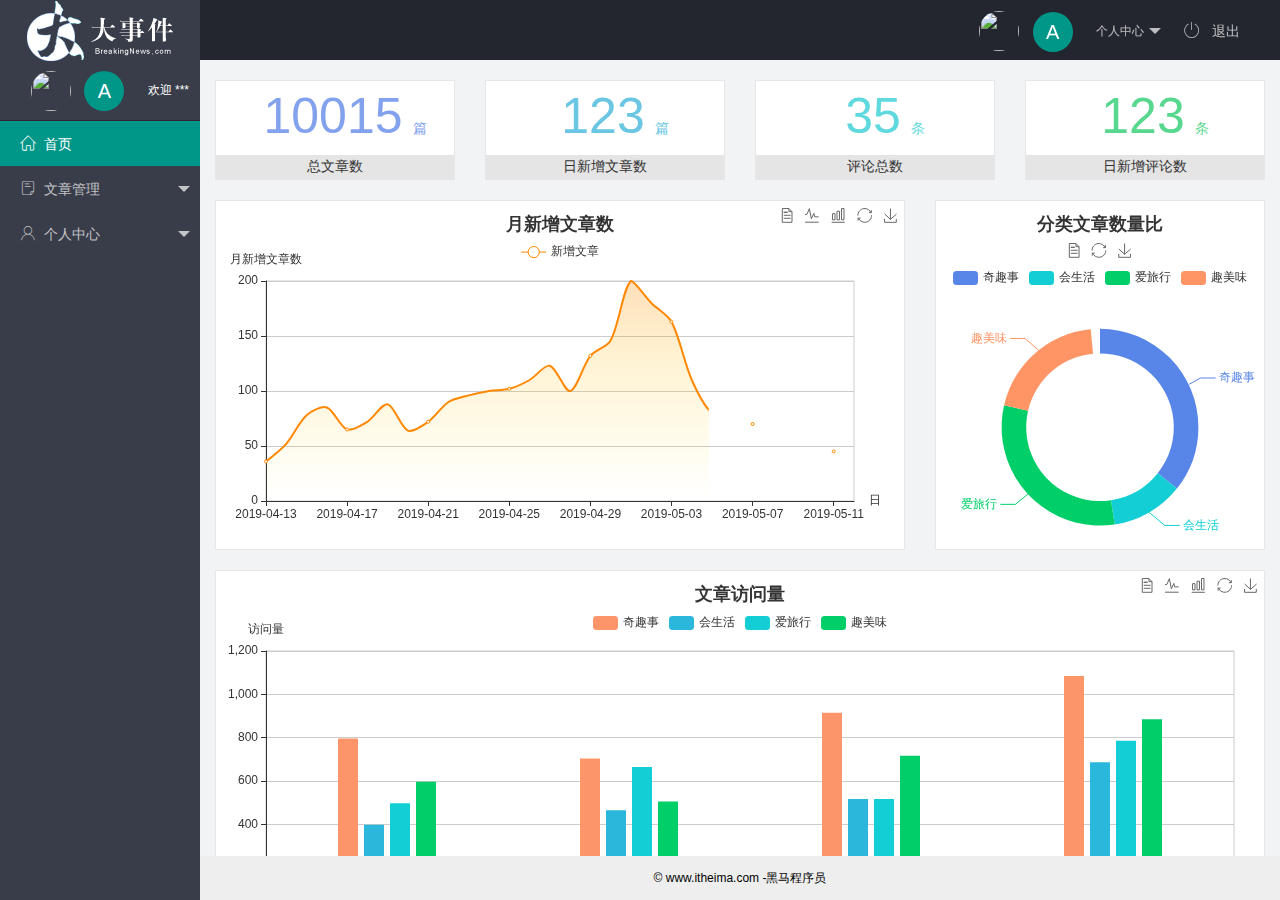
==== commit da5f1e8d: "完成了对个人中心的开发" ====
--- a/index.html
+++ b/index.html
@@ -27,9 +27,9 @@
                         个人中心
                     </a>
                     <dl class="layui-nav-child">
-                        <dd><a href="">基本资料</a></dd>
-                        <dd><a href="">更换头像</a></dd>
-                        <dd><a href="">重置密码</a></dd>
+                        <dd><a href="./user/user_info.html" target="fm">基本资料</a></dd>
+                        <dd><a href="./user/user_avatar.html" target="fm">更换头像</a></dd>
+                        <dd><a href="./user/user_pwd.html" target="fm">重置密码</a></dd>
                     </dl>
                 </li>
                 <li class="layui-nav-item" lay-header-event="menuRight" lay-unselect>
@@ -74,13 +74,13 @@
                         <a href="javascript:;"><span class="iconfont icon-user"></span>个人中心</a>
                         <dl class="layui-nav-child">
                             <dd>
-                                <a href="javascript:;"><i class="layui-icon layui-icon-console"></i>基本资料</a>
+                                <a href="./user/user_info.html" target="fm"><i class="layui-icon layui-icon-console"></i>基本资料</a>
                             </dd>
                             <dd>
-                                <a href="javascript:;"><i class="layui-icon layui-icon-flag"></i>更换头像</a>
+                                <a href="./user/user_avatar.html" target="fm"><i class="layui-icon layui-icon-flag"></i>更换头像</a>
                             </dd>
                             <dd>
-                                <a href="javascript:;"><i class="layui-icon layui-icon-survey"></i>重置密码</a>
+                                <a href="./user/user_pwd.html" target="fm"><i class="layui-icon layui-icon-survey"></i>重置密码</a>
                             </dd>
                         </dl>
                     </li>
@@ -92,6 +92,7 @@
         <div class="layui-body">
             <!-- 内容主体区域 -->
             <iframe src="./home/dashboard.html" name="fm" frameborder="0"></iframe>
+            <!-- <iframe src="" name="fm_userInfo" frameborder="0"></iframe> -->
         </div>
 
         <div class="layui-footer">
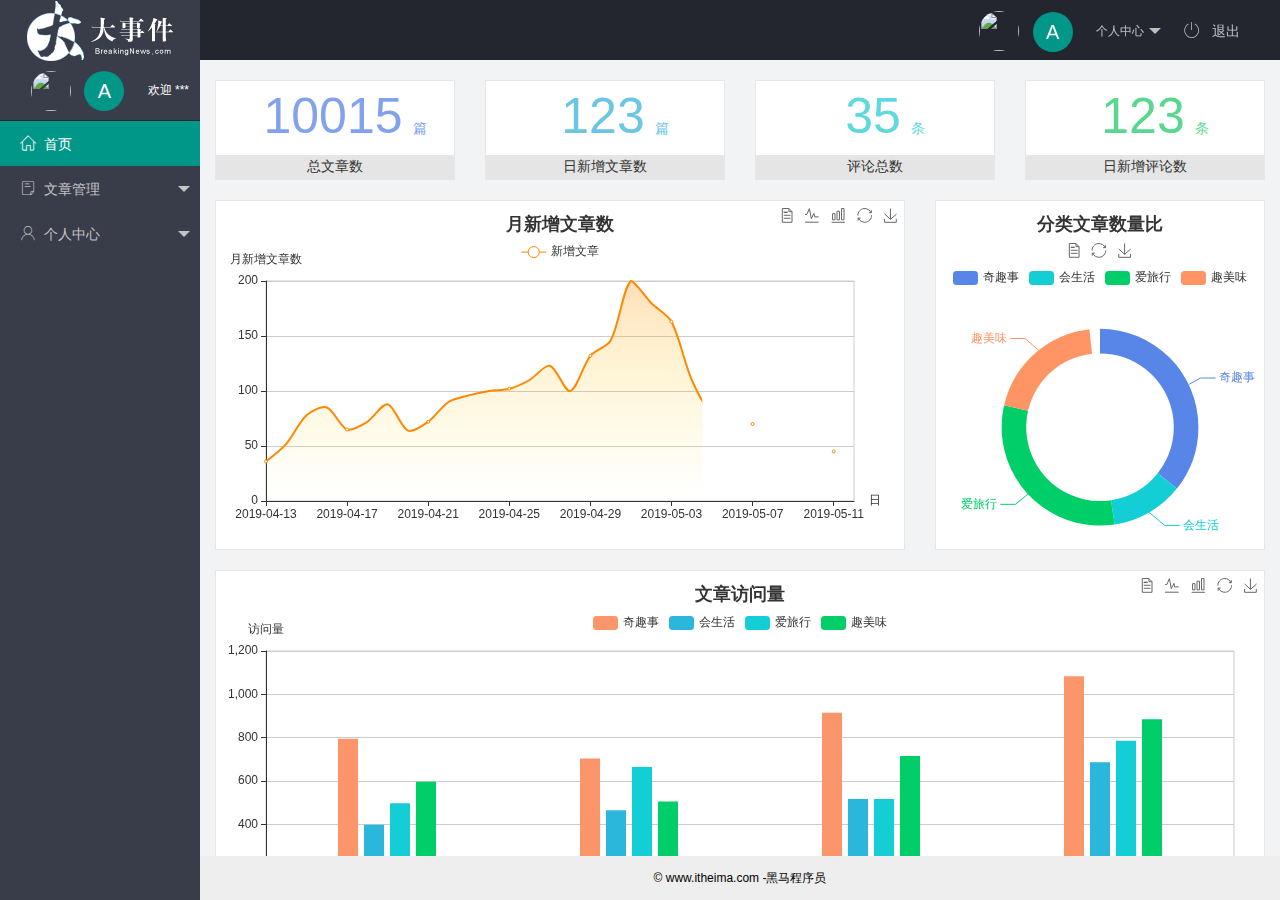
==== commit b2e5f469: "完成文章管理的相关工作" ====
--- a/index.html
+++ b/index.html
@@ -60,13 +60,13 @@
                         <a class="" href="javascript:;"><span class="iconfont icon-16"></span>文章管理</a>
                         <dl class="layui-nav-child">
                             <dd>
-                                <a href="javascript:;"><i class="layui-icon layui-icon-template"></i>文章类别</a>
+                                <a href="./article/art_cat.html" target="fm"><i class="layui-icon layui-icon-template"></i>文章类别</a>
                             </dd>
                             <dd>
-                                <a href="javascript:;"><i class="layui-icon layui-icon-file"></i>文章列表</a>
+                                <a href="./article/art_list.html" target="fm"><i class="layui-icon layui-icon-file"></i>文章列表</a>
                             </dd>
                             <dd>
-                                <a href="javascript:;"><i class="layui-icon layui-icon-release"></i>发表文章</a>
+                                <a href="./article/art_pub.html" target="fm"><i class="layui-icon layui-icon-release"></i>发表文章</a>
                             </dd>
                         </dl>
                     </li>
